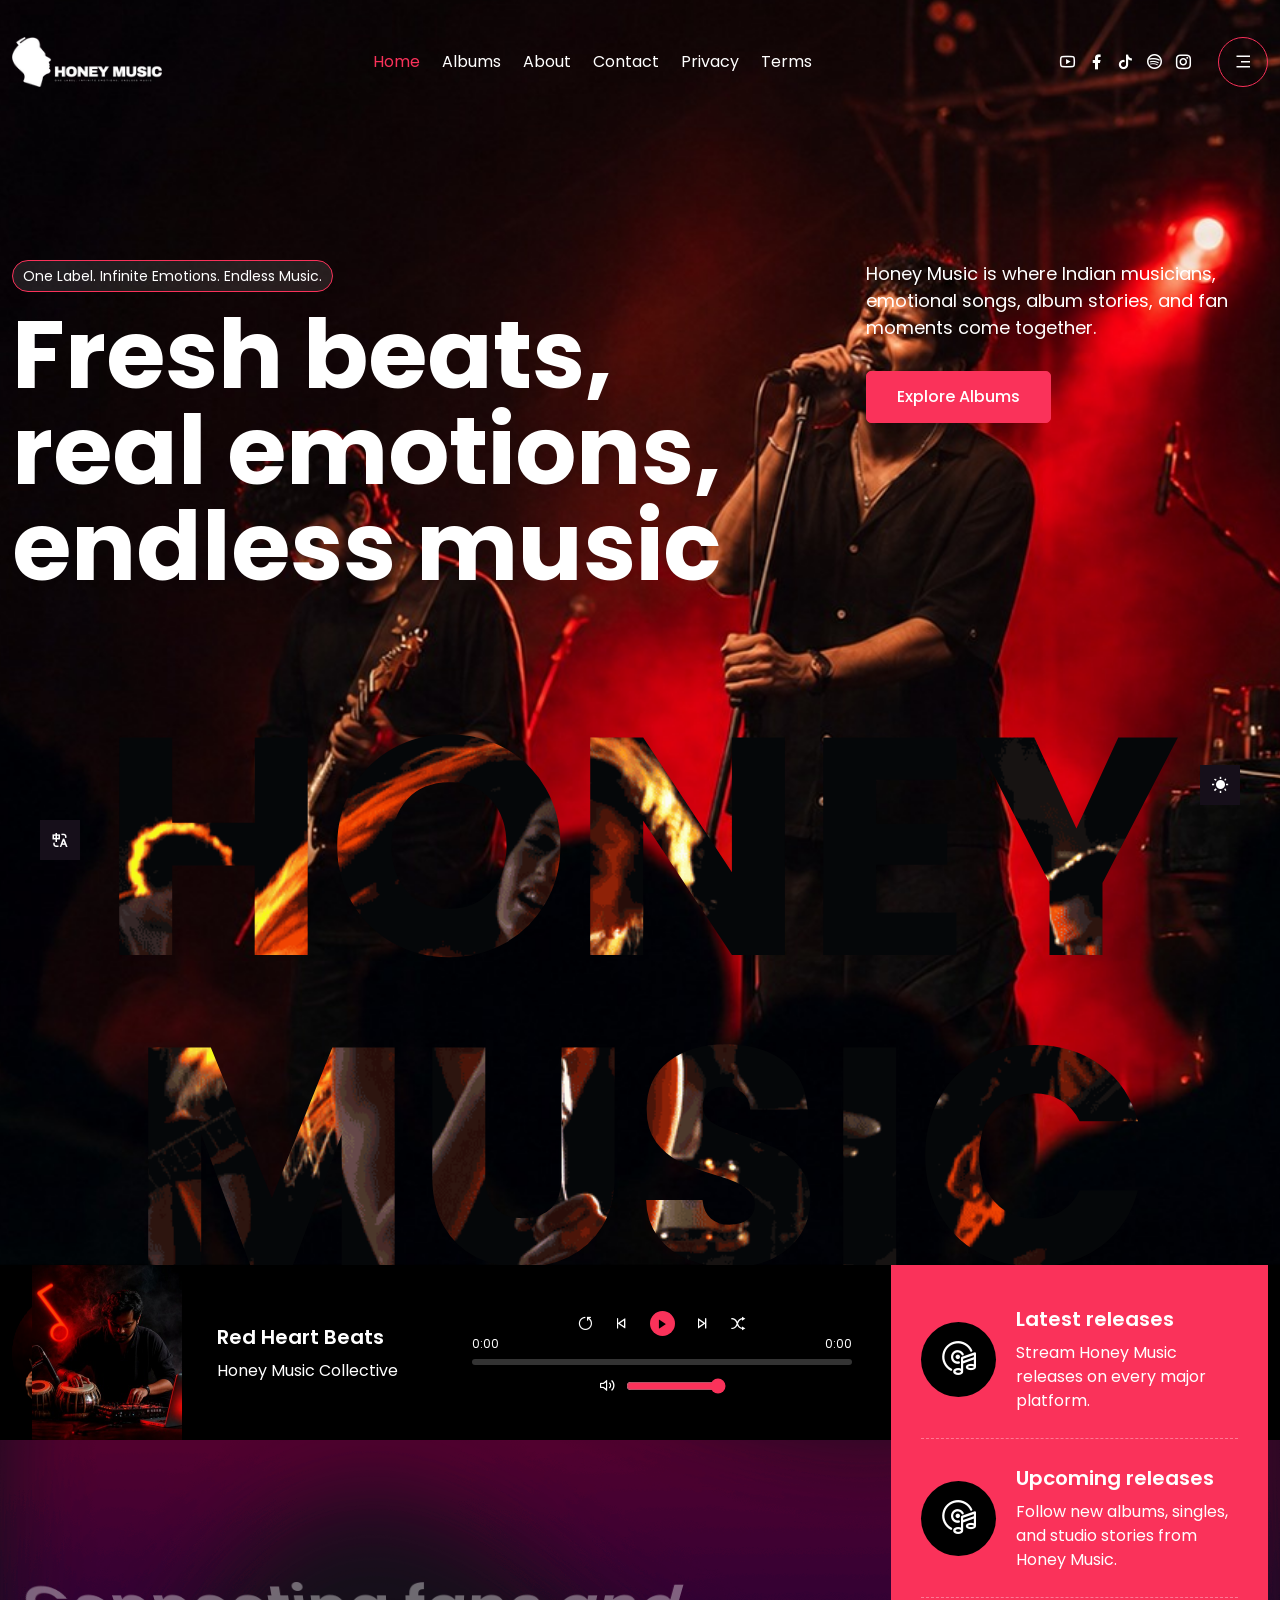
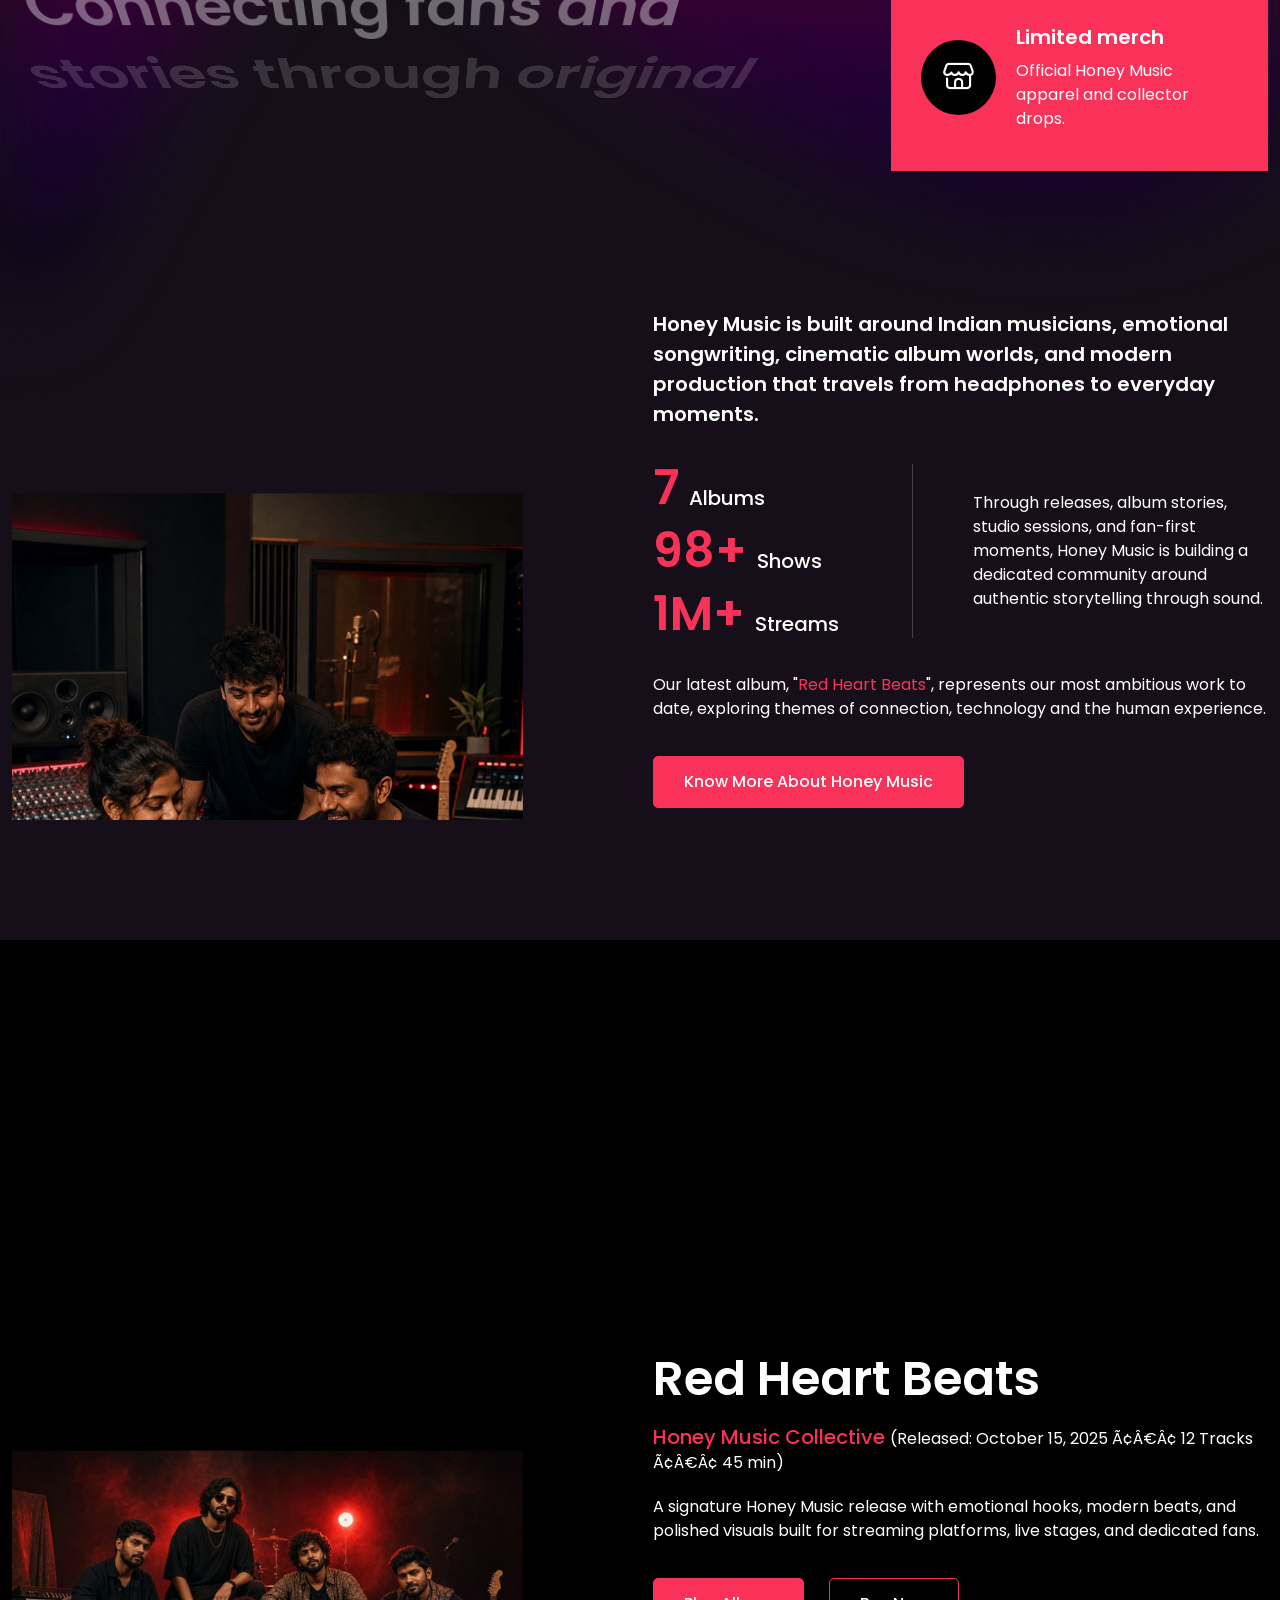
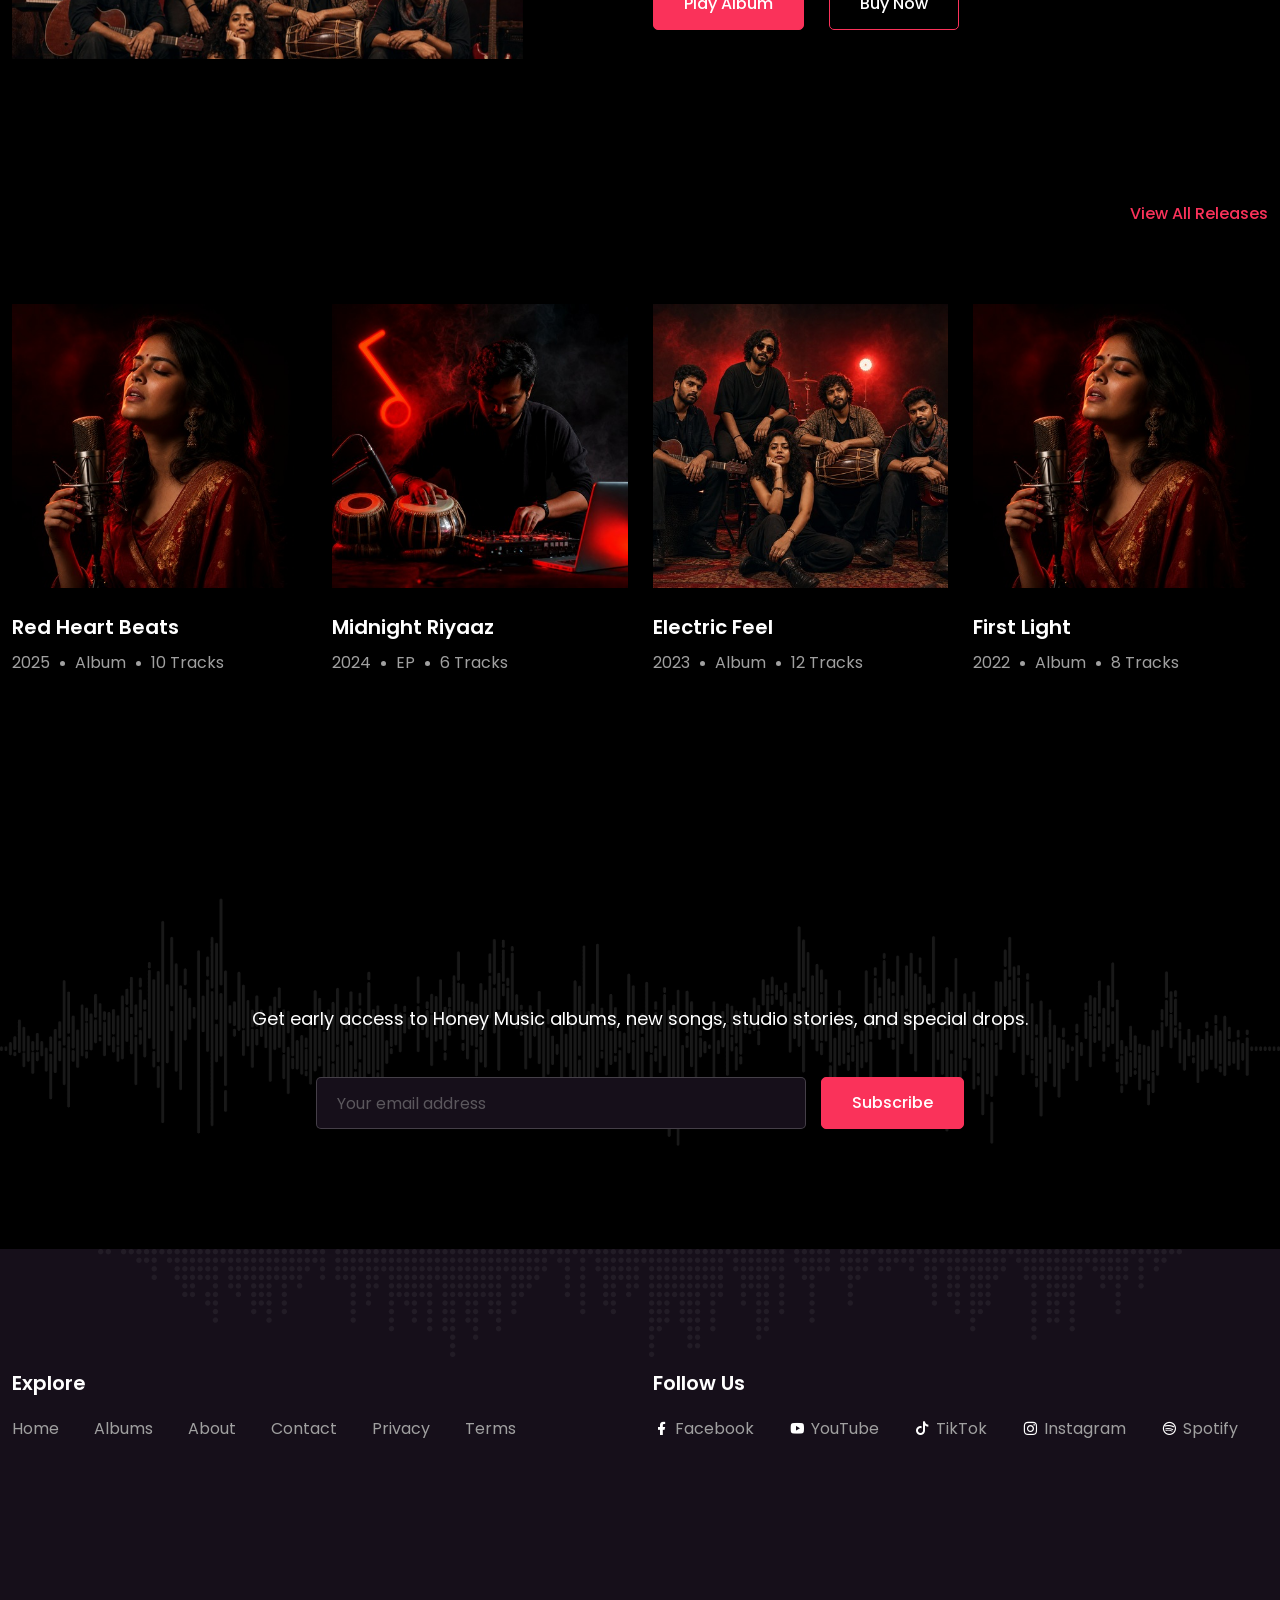
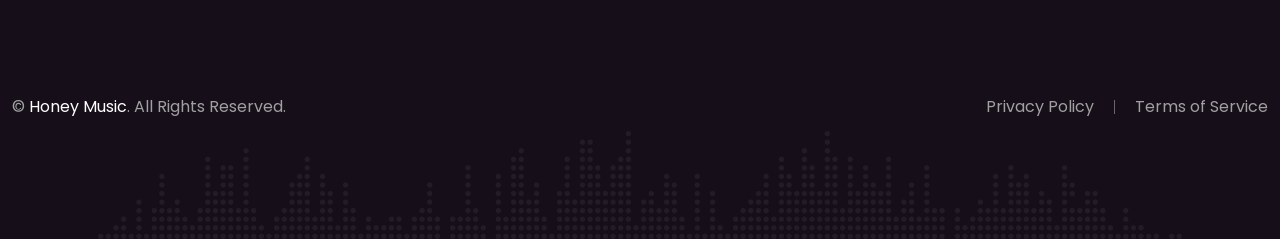
==== index.html @ 9e4ec29f "Initial commit with updated contact details and FAQ" ====
﻿<!DOCTYPE html>

<html dir="ltr">
<head>
<!-- Required meta tags -->
<meta charset="utf-8"/>
<meta content="width=device-width, initial-scale=1.0" name="viewport"/>
<!-- Links Of CSS File -->
<link href="assets/css/remixicon.css" rel="stylesheet"/>
<link href="assets/css/flaticon_musfix.css" rel="stylesheet"/>
<link href="assets/css/swiper-bundle.min.css" rel="stylesheet"/>
<link href="assets/css/scrollCue.css" rel="stylesheet"/>
<link href="assets/css/style.css" rel="stylesheet"/><link href="assets/css/honey-music.css" rel="stylesheet"/>
<!-- Favicon -->
<link href="assets/images/honey-favicon.png" rel="icon" type="image/png"/>
<!-- Title -->
<title>Honey Music - Indian Independent Music Label</title>
<!-- Font Family -->
<link href="https://fonts.googleapis.com" rel="preconnect"/>
<link crossorigin="" href="https://fonts.gstatic.com" rel="preconnect"/>
<link href="assets/css/google-fonts-d1c35d038a.css" rel="stylesheet"/>
<meta content="Honey Music is an Indian independent music label for emotional songs, albums, music stories, and fan connection." name="description"/><meta content="Honey Music, Indian independent music label, albums, songs, music stories, fan connection" name="keywords"/><meta content="Honey Music - Indian Independent Music Label" property="og:title"/><meta content="Honey Music is an Indian independent music label for emotional songs, albums, music stories, and fan connection." property="og:description"/><meta content="website" property="og:type"/><meta content="assets/images/honey-music-logo.png" property="og:image"/><meta content="summary_large_image" name="twitter:card"/><script data-honey-schema="true" type="application/ld+json">{
  "@context": "https://schema.org",
  "@type": "Organization",
  "name": "Honey Music",
  "url": "https://honeymusic.in",
  "logo": "assets/images/honey-music-logo.png",
  "description": "Honey Music is an Indian independent music label for emotional songs, albums, music stories, and fan connection.",
  "email": "hello@honeymusic.com",
  "telephone": "+91 7702 934 002",
  "address": "Hyderabad, Telangana, India",
  "sameAs": [
    "https://facebook.com/honeymusic",
    "https://youtube.com/@honeymusic",
    "https://instagram.com/honeymusic",
    "https://open.spotify.com",
    "https://tiktok.com/@honeymusic"
  ]
}</script></head>
<body>
<!-- Preloader -->
<div class="fixed top-0 left-0 right-0 bottom-0 z-[999] bg-black light:bg-white flex items-center justify-center" id="preloader">
<div class="loader"></div>
</div>
<!-- End Preloader -->
<!-- Navbar -->
<div class="py-[15px] md:py-[25px] lg:py-[5px] xl:py-[30px] fixed top-0 left-0 right-0 z-[4] transition-all duration-300 ease-in-out" id="navbar">
<div class="container lg:!max-w-full xl:!max-w-[1650px]">
<div class="relative flex items-center flex-wrap lg:flex-nowrap justify-between lg:justify-start">
<a class="flex-none inline-block" href="index.html">
<img alt="Honey Music logo" class="honey-logo" src="assets/images/honey-music-logo-white.png"/>
</a>
<div class="flex-none lg:hidden">
<button class="navbar-burger-toggle inline-block leading-none" id="navbarBurgerToggle" type="button">
<span class="h-[3px] w-[30px] my-[5px] block bg-white"></span>
<span class="h-[3px] w-[30px] my-[5px] block bg-white"></span>
<span class="h-[3px] w-[30px] my-[5px] block bg-white"></span>
</button>
</div>
<div class="hidden lg:flex items-center grow basis-full basis-auto gap-[25px] xl:gap-[35px]">
<ul class="navbar-nav flex items-center flex-row gap-[25px] xl:gap-[35px] ltr:ml-auto rtl:mr-auto honey-nav-tight"><li class="nav-item relative"><a class="nav-link active relative py-[20px] block text-white transition-all duration-300 ease-in-out hover:text-primary" href="index.html">Home</a></li><li class="nav-item relative"><a class="nav-link relative py-[20px] block text-white transition-all duration-300 ease-in-out hover:text-primary" href="albums.html">Albums</a></li><li class="nav-item relative"><a class="nav-link relative py-[20px] block text-white transition-all duration-300 ease-in-out hover:text-primary" href="about.html">About</a></li><li class="nav-item relative"><a class="nav-link relative py-[20px] block text-white transition-all duration-300 ease-in-out hover:text-primary" href="contact.html">Contact</a></li><li class="nav-item relative"><a class="nav-link relative py-[20px] block text-white transition-all duration-300 ease-in-out hover:text-primary" href="privacy-policy.html">Privacy</a></li><li class="nav-item relative"><a class="nav-link relative py-[20px] block text-white transition-all duration-300 ease-in-out hover:text-primary" href="terms-of-service.html">Terms</a></li></ul>
<div class="flex items-center gap-[20px] xl:gap-[25px]">
<div class="flex items-center gap-[8px] xl:gap-[10px] text-lg leading-none">
<a class="block text-white hover:text-primary transition-all duration-300 ease-in-out" href="#" target="_blank">
<i class="ri-youtube-line"></i>
</a>
<a class="block text-white hover:text-primary transition-all duration-300 ease-in-out" href="#" target="_blank">
<i class="ri-facebook-fill"></i>
</a>
<a class="block text-white hover:text-primary transition-all duration-300 ease-in-out" href="#" target="_blank">
<i class="ri-tiktok-fill"></i>
</a>
<a class="block text-white hover:text-primary transition-all duration-300 ease-in-out" href="#" target="_blank">
<i class="ri-spotify-line"></i>
</a>
<a class="block text-white hover:text-primary transition-all duration-300 ease-in-out" href="#" target="_blank">
<i class="ri-instagram-line"></i>
</a>
</div>
<button class="navbar-burger-toggle flex items-center justify-center rounded-full text-lg w-[50px] h-[50px] text-white border border-primary transition-all duration-300 ease-in-out hover:bg-primary" id="navbarBurgerToggle" type="button">
<i class="ri-menu-3-fill"></i>
</button>
</div>
</div>
</div>
</div>
</div>
<!-- End Navbar -->
<!-- Sidebar Modal -->
<div class="sidebar-modal">
<div class="p-[20px] md:p-[30px] lg:px-[40px] py-[30px] border-b border-white/15 light:border-black/10">
<button class="inline-block w-[40px] h-[40px] flex items-center justify-center rounded-full border border-white/15 light:border-black/15 text-md leading-none text-white light:text-black transition-all duration-300 ease-in-out hover:text-white hover:bg-primary hover:border-primary" type="button">
<i class="flaticon-close"></i>
</button>
</div>
<div class="overflow-y-scroll h-screen scrollbar" data-lenis-prevent="">
<div class="p-[20px] md:p-[30px] lg:px-[40px] py-[30px] border-b border-white/15 light:border-black/10 lg:hidden">
<ul class="sidebar-navbar-nav"><li class="nav-item mb-[20px] last:mb-0"><a class="nav-link active block relative text-white light:text-black transition-all duration-300 ease-in-out hover:text-primary" href="index.html">Home</a></li><li class="nav-item mb-[20px] last:mb-0"><a class="nav-link block relative text-white light:text-black transition-all duration-300 ease-in-out hover:text-primary" href="albums.html">Albums</a></li><li class="nav-item mb-[20px] last:mb-0"><a class="nav-link block relative text-white light:text-black transition-all duration-300 ease-in-out hover:text-primary" href="about.html">About</a></li><li class="nav-item mb-[20px] last:mb-0"><a class="nav-link block relative text-white light:text-black transition-all duration-300 ease-in-out hover:text-primary" href="contact.html">Contact</a></li><li class="nav-item mb-[20px] last:mb-0"><a class="nav-link block relative text-white light:text-black transition-all duration-300 ease-in-out hover:text-primary" href="privacy-policy.html">Privacy</a></li><li class="nav-item mb-[20px] last:mb-0"><a class="nav-link block relative text-white light:text-black transition-all duration-300 ease-in-out hover:text-primary" href="terms-of-service.html">Terms</a></li></ul>
</div>
<div class="p-[20px] md:p-[30px] lg:p-[40px]">
<p>
                        Honey Music is a modern music label and music collective dedicated to powerful, emotion-driven sound, visual storytelling, and unforgettable fan experiences.
                    </p>
<div class="mt-[20px] md:mt-[30px] lg:mt-[40px]"></div>
<h3 class="!font-semibold text-base md:text-lg lg:text-xl mb-[15px] lg:mb-[20px]">
                        Get In Touch
                    </h3>
<ul>
<li class="group flex items-center gap-[15px] mb-[15px] md:mb-[20px] last:mb-0">
<div class="flex items-center justify-center flex-none bg-black light:bg-[#f9f9f9] border border-white/20 light:border-black/10 text-primary w-[51px] h-[51px] rounded-full text-2xl transition-all duration-300 ease-in-out group-hover:bg-primary group-hover:border-primary group-hover:text-white">
<i class="ri-mail-line"></i>
</div>
<div>
<span class="block font-semibold mb-[3px] text-[#a0a0a0] light:text-body">
                                    Email Us
                                </span>
<a class="light:text-black transition-all duration-300 ease-in-out hover:text-primary" href="mailto:hello@honeymusic.com">hello@honeymusic.com</a>
</div>
</li>
<li class="group flex items-center gap-[15px] mb-[15px] md:mb-[20px] last:mb-0">
<div class="flex items-center justify-center flex-none bg-black light:bg-[#f9f9f9] border border-white/20 light:border-black/10 text-primary w-[51px] h-[51px] rounded-full text-2xl transition-all duration-300 ease-in-out group-hover:bg-primary group-hover:border-primary group-hover:text-white">
<i class="ri-phone-line"></i>
</div>
<div>
<span class="block font-semibold mb-[3px] text-[#a0a0a0] light:text-body">
                                    Call Us
                                </span>
<a class="light:text-black transition-all duration-300 ease-in-out hover:text-primary" href="tel:+917702934002">
                                    +91 7702 934 002
                                </a>
</div>
</li>
<li class="group flex items-center gap-[15px] mb-[15px] md:mb-[20px] last:mb-0">
<div class="flex items-center justify-center flex-none bg-black light:bg-[#f9f9f9] border border-white/20 light:border-black/10 text-primary w-[51px] h-[51px] rounded-full text-2xl transition-all duration-300 ease-in-out group-hover:bg-primary group-hover:border-primary group-hover:text-white">
<i class="ri-map-pin-line"></i>
</div>
<div>
<span class="block font-semibold mb-[3px] text-[#a0a0a0] light:text-body">
                                    Visit Us
                                </span>
<a class="light:text-black transition-all duration-300 ease-in-out hover:text-primary" href="#" target="_blank">
                                    Hyderabad, Telangana, India
                                </a>
</div>
</li>
<li class="group flex items-center gap-[15px] mb-[15px] md:mb-[20px] last:mb-0">
<div class="flex items-center justify-center flex-none bg-black light:bg-[#f9f9f9] border border-white/20 light:border-black/10 text-primary w-[51px] h-[51px] rounded-full text-2xl transition-all duration-300 ease-in-out group-hover:bg-primary group-hover:border-primary group-hover:text-white">
<i class="ri-time-line"></i>
</div>
<div>
<span class="block font-semibold mb-[3px] text-[#a0a0a0] light:text-body">
                                    Response Time
                                </span>
<span class="block light:text-black">
                                    Within 24-48 hours
                                </span>
</div>
</li>
</ul>
<div class="mt-[20px] md:mt-[30px] lg:mt-[40px]"></div>
<h3 class="!font-semibold text-base md:text-lg lg:text-xl mb-[15px]">
                        Follow Us
                    </h3>
<ul class="flex items-center flex-wrap gap-[20px] text-lg">
<li>
<a class="flex items-center gap-[5px] leading-none transition-all duration-300 ease-in-out hover:text-primary" href="#">
<i class="ri-youtube-fill"></i>
</a>
</li>
<li>
<a class="flex items-center gap-[5px] leading-none transition-all duration-300 ease-in-out hover:text-primary" href="#">
<i class="ri-facebook-fill"></i>
</a>
</li>
<li>
<a class="flex items-center gap-[5px] leading-none transition-all duration-300 ease-in-out hover:text-primary" href="#">
<i class="ri-tiktok-fill"></i>
</a>
</li>
<li>
<a class="flex items-center gap-[5px] leading-none transition-all duration-300 ease-in-out hover:text-primary" href="#">
<i class="ri-instagram-line"></i>
</a>
</li>
<li>
<a class="flex items-center gap-[5px] leading-none transition-all duration-300 ease-in-out hover:text-primary" href="#">
<i class="ri-spotify-line"></i>
</a>
</li>
<li>
<a class="flex items-center gap-[5px] leading-none transition-all duration-300 ease-in-out hover:text-primary" href="#">
<i class="ri-soundcloud-fill"></i>
</a>
</li>
<li>
<a class="flex items-center gap-[5px] leading-none transition-all duration-300 ease-in-out hover:text-primary" href="#">
<i class="ri-vimeo-fill"></i>
</a>
</li>
</ul>
</div>
</div>
</div>
<div class="backdrop"></div>
<!-- End Sidebar Modal -->
<!-- Banner -->
<div class="pt-[120px] md:pt-[170px] lg:pt-[200px] xl:pt-[260px] 2xl:pt-[270px] bg-cover bg-center bg-no-repeat jarallax" data-jarallax='{"speed": 0.3}' style="background-image: url(assets/images/banners/banner-bg1.jpg);">
<div class="container lg:!max-w-full xl:!max-w-[1650px]">
<div class="grid grid-cols-1 lg:grid-cols-3 gap-[25px]">
<div class="lg:col-span-2 lg:max-w-[650px] xl:max-w-[770px]">
<span class="inline-block text-sm border border-primary bg-white/10 rounded-[50px] py-[5px] px-[10px] text-white mb-[15px]">
                            One Label. Infinite Emotions. Endless Music.
                        </span>
<h1 class="mb-0 !text-white text-4xl md:text-6xl lg:text-7xl xl:text-8xl text_animation">Fresh beats, real emotions, endless music</h1>
</div>
<div class="lg:col-span-1 xl:max-w-[465px] ltr:lg:ml-auto rtl:lg:mr-auto">
<p class="md:text-base lg:text-lg text-white">
                            Honey Music is where Indian musicians, emotional songs, album stories, and fan moments come together.
                        </p>
<a class="primary-btn mt-[10px] md:mt-[15px]" href="albums.html">Explore Albums</a>
</div>
</div>
<div class="text-center leading-none overflow-hidden mt-[40px] xl:mt-[50px]">
<h1 class="text-7xl sm:text-9xl md:text-[180px] lg:text-[260px] xl:text-[310px] 2xl:text-[360px] leading-none uppercase text-transparent bg-cover bg-center bg-no-repeat bg-clip-text [-webkit-background-clip:text] [-webkit-text-fill-color:transparent] relative top-[11px] sm:top-[20px] md:top-[27px] lg:top-[39px] xl:top-[47px] 2xl:top-[54px]" style="background-image: url(assets/images/banners/banner.gif);">Honey Music</h1>
</div>
</div>
</div>
<!-- End Banner -->
<!-- Music -->
<div class="bg-black text-white py-[60px] md:py-0">
<div class="container lg:!max-w-full xl:!max-w-[1650px]">
<div class="md:flex items-center gap-[25px] xl:gap-[50px] 2xl:gap-[100px] relative z-[1] ltr:lg:pl-[20px] rtl:lg:pr-[20px]">
<div class="flex items-center gap-[25px] md:gap-[30px] lg:gap-[35px]">
<img alt="drums-sticks" class="w-[100px] md:w-[120px] lg:w-[150px]" src="assets/images/banners/drums-sticks.jpg"/>
<div class="w-[205px]">
<h3 class="track-title text-lg md:text-xl !font-semibold !text-white mb-[8px]">Red Heart Beats</h3>
<span class="block">
                                Honey Music Collective
                            </span>
</div>
</div>
<div class="player md:w-[315px] lg:w-[450px] xl:w-[380px] 2xl:w-[450px] mt-[25px] md:mt-0" data-titles="Red Heart Beats,Midnight Riyaaz,Monsoon Groove" data-tracks="assets/images/audios/audio1.mp3,assets/images/audios/audio2.mp3,assets/images/audios/audio3.mp3">
<audio src="assets/images/audios/audio1.mp3"></audio>
<div class="flex items-center justify-between mx-auto max-w-[170px]">
<button class="restartBtn transition-all duration-300 ease-in-out hover:text-primary" type="button">
<i class="ri-reset-left-line"></i>
</button>
<button class="rewindBtn transition-all duration-300 ease-in-out hover:text-primary" type="button">
<i class="ri-skip-back-line"></i>
</button>
<button class="playPauseBtn h-[25px] w-[25px] flex items-center justify-center rounded-full bg-primary text-black text-sm">
<span class="playPauseIcon ri-play-fill"></span>
</button>
<button class="fastForwardBtn transition-all duration-300 ease-in-out hover:text-primary" type="button">
<i class="ri-skip-forward-line"></i>
</button>
<button class="loopBtn transition-all duration-300 ease-in-out hover:text-primary" type="button">
<i class="ri-shuffle-line"></i>
</button>
</div>
<div class="flex items-center justify-between mb-[7px]">
<span class="current-time text-xs flex-none">
                                0:00
                            </span>
<span class="duration text-xs ltr:text-right rtl:text-left flex-none">
                                0:00
                            </span>
</div>
<div class="progress relative h-[6px] rounded-full bg-white/20 cursor-pointer overflow-hidden">
<div class="progress-bar absolute inset-y-0 left-0 w-0 rounded-full bg-primary"></div>
</div>
</div>
<img alt="cd" class="absolute ltr:left-0 rtl:right-0 ltr:2xl:-left-[35px] rtl:2xl:-right-[35px] top-1/2 -translate-y-1/2 -z-[1] !hidden lg:!inline" src="assets/images/banners/cd.png"/>
</div>
</div>
</div>
<!-- End Music -->
<!-- About -->
<div class="py-[60px] md:py-[80px] lg:py-[100px] xl:py-[120px] bg-navy-black light:bg-white relative z-[1]">
<div class="container">
<div class="mb-[25px] xl:mb-[55px] grid grid-cols-1 xl:grid-cols-3 gap-[25px]">
<div class="xl:col-span-1 xl:order-2">
<div class="bg-primary text-white px-[20px] md:px-[30px] py-[30px] md:py-[40px] relative xl:-top-[295px] xl:-mb-[295px] ltr:xl:ml-[25px] rtl:xl:mr-[25px]" data-cue="slideInUp">
<div class="flex items-center gap-[15px] md:gap-[20px] border-b border-dashed border-white/35 last:border-b-0 py-[20px] md:py-[25px] first:pt-0 last:pb-0">
<div class="flex items-center justify-center w-[75px] h-[75px] rounded-full bg-black flex-none text-4xl">
<i class="flaticon-music-album relative top-[3px]"></i>
</div>
<div>
<h3 class="text-lg md:text-xl !font-semibold !text-white mb-[8px]">
                                        Latest releases
                                    </h3>
<p>
                                        Stream Honey Music releases on every major platform.
                                    </p>
</div>
</div>
<div class="flex items-center gap-[15px] md:gap-[20px] border-b border-dashed border-white/35 last:border-b-0 py-[20px] md:py-[25px] first:pt-0 last:pb-0">
<div class="flex items-center justify-center w-[75px] h-[75px] rounded-full bg-black flex-none text-4xl">
<i class="flaticon-music-album relative top-[3px]"></i>
</div>
<div>
<h3 class="text-lg md:text-xl !font-semibold !text-white mb-[8px]">
                                        Upcoming releases
                                    </h3>
<p>
                                        Follow new albums, singles, and studio stories from Honey Music.
                                    </p>
</div>
</div>
<div class="flex items-center gap-[15px] md:gap-[20px] border-b border-dashed border-white/35 last:border-b-0 py-[20px] md:py-[25px] first:pt-0 last:pb-0">
<div class="flex items-center justify-center w-[75px] h-[75px] rounded-full bg-black flex-none text-4xl">
<i class="flaticon-store relative top-[3px]"></i>
</div>
<div>
<h3 class="text-lg md:text-xl !font-semibold !text-white mb-[8px]">
                                        Limited merch
                                    </h3>
<p>
                                        Official Honey Music apparel and collector drops.
                                    </p>
</div>
</div>
</div>
</div>
<div class="xl:col-span-2 xl:order-1">
<h2 class="mb-0 !font-semibold text-3xl md:text-5xl lg:text-6xl xl:text-[64px] leading-[1.1] text_animation">
                            Connecting fans and stories through original albums, songs, and Indian music culture
                        </h2>
</div>
</div>
<div class="grid grid-cols-1 lg:grid-cols-2 gap-[25px] items-center">
<div class="ltr:xl:mr-[105px] rtl:xl:ml-[105px]">
<img alt="about-image" class="ukiyo !object-contain" src="assets/images/about.jpg"/>
</div>
<div>
<p class="text-base md:text-lg xl:text-xl font-semibold">
                            Honey Music is built around Indian musicians, emotional songwriting, cinematic album worlds, and modern production that travels from headphones to everyday moments.
                        </p>
<div class="grid grid-cols-1 md:grid-cols-2 items-center gap-[25px] my-[25px] md:my-[35px]">
<div class="ltr:xl:mr-[35px] rtl:xl:ml-[35px] ltr:md:border-r rtl:md:border-l border-white/20 light:border-black/20">
<div class="leading-none mb-[15px] last:mb-0 flex items-end gap-[10px]">
<span class="text-primary font-semibold text-4xl md:text-5xl">
<span class="counter">
                                            15
                                        </span>
</span>
<span class="text-base md:text-lg xl:text-xl font-medium">
                                        Albums
                                    </span>
</div>
<div class="leading-none mb-[15px] last:mb-0 flex items-end gap-[10px]">
<span class="text-primary font-semibold text-4xl md:text-5xl">
<span class="counter">200</span>+
                                    </span>
<span class="text-base md:text-lg xl:text-xl font-medium">
                                        Shows
                                    </span>
</div>
<div class="leading-none mb-[15px] last:mb-0 flex items-end gap-[10px]">
<span class="text-primary font-semibold text-4xl md:text-5xl">
<span class="counter">4</span>M+
                                    </span>
<span class="text-base md:text-lg xl:text-xl font-medium">
                                        Streams
                                    </span>
</div>
</div>
<div>
<p>
                                    Through releases, album stories, studio sessions, and fan-first moments, Honey Music is building a dedicated community around authentic storytelling through sound.
                                </p>
</div>
</div>
<p>
                            Our latest album, "<span class="text-primary">Red Heart Beats</span>", represents our most ambitious work to date, exploring themes of connection, technology and the human experience.
                        </p>
<a class="primary-btn hover:!bg-black mt-[10px] md:mt-[20px]" href="about.html">
                            Know More About Honey Music
                        </a>
</div>
</div>
</div>
<div class="absolute top-0 left-0 right-0 -z-[1] text-center mx-auto light:opacity-10">
<img alt="shape1" class="w-full" src="assets/images/shapes/shape1.png"/>
</div>
</div>
<!-- End About --><div class="py-[60px] md:py-[80px] lg:py-[100px] xl:py-[120px] relative z-[1] text-white bg-cover bg-center bg-no-repeat jarallax" data-jarallax='{"speed": 0.3}' style="background-image: url(assets/images/bg-images/bg-image1.jpg);">
<div class="container">
<h2 class="mb-[25px] md:mb-[35px] lg:mb-[45px] xl:mb-[55px] !text-white !font-semibold text-3xl md:text-5xl lg:text-6xl xl:text-[64px] leading-[1.1] xl:max-w-[1110px] text_animation">
                    Dive into our musical archive, featuring every beat, melody, and story we've created
                </h2>
<div class="grid grid-cols-1 lg:grid-cols-2 gap-[25px] items-center">
<div class="ltr:xl:mr-[105px] rtl:xl:ml-[105px]">
<img alt="discography-image" class="ukiyo !object-contain" src="assets/images/discography/discography1.jpg"/>
</div>
<div>
<h3 class="!text-white !font-semibold text-2xl md:text-4xl xl:text-5xl mb-[15px] lg:mb-[20px]">
                            Red Heart Beats
                        </h3>
<p class="md:!mb-[20px] last:!mb-0">
<span class="font-medium text-base md:text-lg lg:text-xl text-primary">
                                Honey Music Collective
                            </span>
                            (Released: October 15, 2025 Ã¢Â€Â¢ 12 Tracks Ã¢Â€Â¢ 45 min)
                        </p>
<p>
                            A signature Honey Music release with emotional hooks, modern beats, and polished visuals built for streaming platforms, live stages, and dedicated fans.
                        </p>
<div class="flex items-center flex-wrap gap-[20px] md:gap-[25px] mt-[25px] md:mt-[30px] lg:mt-[35px]">
<a class="primary-btn" href="albums.html">
                                Play Album
                            </a>
<a class="primary-btn with-border" href="albums.html">
                                Buy Now
                            </a>
</div>
</div>
</div>
<div class="py-[30px] md:py-[40px] lg:py-[50px] xl:py-[60px]"></div>
<div class="mb-[25px] md:mb-[35px] lg:mb-[45px] xl:mb-[55px] sm:flex items-center justify-between">
<h2 class="mb-0 !text-white !font-semibold text-3xl md:text-5xl lg:text-6xl xl:text-[64px] leading-[1.1] text_animation">
                        Albums
                    </h2>
<a class="mt-[15px] sm:mt-0 inline-block font-medium transition-all duration-300 ease-in-out text-primary hover:text-white" href="albums.html">
                        View All Releases
                    </a>
</div>
<div class="grid grid-cols-1 sm:grid-cols-2 lg:grid-cols-4 gap-[25px]" data-cues="slideInUp" data-group="discographyContent">
<div class="group">
<a class="block mb-[20px] md:mb-[25px] overflow-hidden" href="albums.html">
<img alt="discography-image" class="transition-all duration-300 ease-in-out group-hover:scale-110" src="assets/images/discography/discography2.jpg"/>
</a>
<h3 class="!text-white !font-semibold text-lg md:text-xl mb-[10px]">
<a class="transition-all duration-300 ease-in-out hover:text-primary" href="albums.html">
                                Red Heart Beats
                            </a>
</h3>
<ul class="flex items-center flex-wrap gap-[10px] text-[#a0a0a0]">
<li class="last:hidden">
                                2025
                            </li>
<li class="last:hidden">
<div class="w-[5px] h-[5px] rounded-full bg-[#a0a0a0]"></div>
</li>
<li class="last:hidden">
<a class="transition-all duration-300 ease-in-out hover:text-primary" href="#">
                                    Album
                                </a>
</li>
<li class="last:hidden">
<div class="w-[5px] h-[5px] rounded-full bg-[#a0a0a0]"></div>
</li>
<li class="last:hidden">
<a class="transition-all duration-300 ease-in-out hover:text-primary" href="#">
                                    10 Tracks
                                </a>
</li>
<li class="last:hidden">
<div class="w-[5px] h-[5px] rounded-full bg-[#a0a0a0]"></div>
</li>
</ul>
</div>
<div class="group">
<a class="block mb-[20px] md:mb-[25px] overflow-hidden" href="albums.html">
<img alt="discography-image" class="transition-all duration-300 ease-in-out group-hover:scale-110" src="assets/images/discography/discography3.jpg"/>
</a>
<h3 class="!text-white !font-semibold text-lg md:text-xl mb-[10px]">
<a class="transition-all duration-300 ease-in-out hover:text-primary" href="albums.html">
                                Midnight Riyaaz
                            </a>
</h3>
<ul class="flex items-center flex-wrap gap-[10px] text-[#a0a0a0]">
<li class="last:hidden">
                                2024
                            </li>
<li class="last:hidden">
<div class="w-[5px] h-[5px] rounded-full bg-[#a0a0a0]"></div>
</li>
<li class="last:hidden">
<a class="transition-all duration-300 ease-in-out hover:text-primary" href="#">
                                    EP
                                </a>
</li>
<li class="last:hidden">
<div class="w-[5px] h-[5px] rounded-full bg-[#a0a0a0]"></div>
</li>
<li class="last:hidden">
<a class="transition-all duration-300 ease-in-out hover:text-primary" href="#">
                                    6 Tracks
                                </a>
</li>
<li class="last:hidden">
<div class="w-[5px] h-[5px] rounded-full bg-[#a0a0a0]"></div>
</li>
</ul>
</div>
<div class="group">
<a class="block mb-[20px] md:mb-[25px] overflow-hidden" href="albums.html">
<img alt="discography-image" class="transition-all duration-300 ease-in-out group-hover:scale-110" src="assets/images/discography/discography4.jpg"/>
</a>
<h3 class="!text-white !font-semibold text-lg md:text-xl mb-[10px]">
<a class="transition-all duration-300 ease-in-out hover:text-primary" href="albums.html">
                                Electric Feel
                            </a>
</h3>
<ul class="flex items-center flex-wrap gap-[10px] text-[#a0a0a0]">
<li class="last:hidden">
                                2023
                            </li>
<li class="last:hidden">
<div class="w-[5px] h-[5px] rounded-full bg-[#a0a0a0]"></div>
</li>
<li class="last:hidden">
<a class="transition-all duration-300 ease-in-out hover:text-primary" href="#">
                                    Album
                                </a>
</li>
<li class="last:hidden">
<div class="w-[5px] h-[5px] rounded-full bg-[#a0a0a0]"></div>
</li>
<li class="last:hidden">
<a class="transition-all duration-300 ease-in-out hover:text-primary" href="#">
                                    12 Tracks
                                </a>
</li>
<li class="last:hidden">
<div class="w-[5px] h-[5px] rounded-full bg-[#a0a0a0]"></div>
</li>
</ul>
</div>
<div class="group">
<a class="block mb-[20px] md:mb-[25px] overflow-hidden" href="albums.html">
<img alt="discography-image" class="transition-all duration-300 ease-in-out group-hover:scale-110" src="assets/images/discography/discography5.jpg"/>
</a>
<h3 class="!text-white !font-semibold text-lg md:text-xl mb-[10px]">
<a class="transition-all duration-300 ease-in-out hover:text-primary" href="albums.html">
                                First Light
                            </a>
</h3>
<ul class="flex items-center flex-wrap gap-[10px] text-[#a0a0a0]">
<li class="last:hidden">
                                2022
                            </li>
<li class="last:hidden">
<div class="w-[5px] h-[5px] rounded-full bg-[#a0a0a0]"></div>
</li>
<li class="last:hidden">
<a class="transition-all duration-300 ease-in-out hover:text-primary" href="#">
                                    Album
                                </a>
</li>
<li class="last:hidden">
<div class="w-[5px] h-[5px] rounded-full bg-[#a0a0a0]"></div>
</li>
<li class="last:hidden">
<a class="transition-all duration-300 ease-in-out hover:text-primary" href="#">
                                    8 Tracks
                                </a>
</li>
<li class="last:hidden">
<div class="w-[5px] h-[5px] rounded-full bg-[#a0a0a0]"></div>
</li>
</ul>
</div>
</div>
</div>
<div class="absolute top-0 left-0 right-0 bottom-0 -z-[1] bg-black/85"></div>
</div><!-- Subscribe -->
<div class="py-[60px] md:py-[80px] lg:py-[100px] xl:py-[120px] relative z-[1] text-center">
<div class="container">
<h2 class="mb-[15px] md:mb-[20px] !font-semibold text-3xl md:text-5xl lg:text-6xl xl:text-[64px] leading-[1.1] text_animation">
                    Stay updated on new albums
                </h2>
<p class="md:text-base lg:text-lg">
                    Get early access to Honey Music albums, new songs, studio stories, and special drops.
                </p>
<form action="#" class="mt-[25px] md:mt-[30px] lg:mt-[40px] xl:mt-[45px] mx-auto md:max-w-[648px] md:flex items-center gap-[15px]">
<input class="form-input md:!h-[52px] rounded-[5px] !border-white/20 light:!border-black/20 focus:!border-primary" placeholder="Your email address" type="text"/>
<button class="primary-btn !py-[12px] md:!py-[13px] mt-[15px] md:mt-0 flex-none" type="submit">
                        Subscribe
                    </button>
</form>
</div>
<div class="absolute top-1/2 -translate-y-1/2 left-0 right-0 -z-[1] text-center mx-auto light:opacity-30 light:invert">
<img alt="shape3" class="w-full" src="assets/images/shapes/shape3.png"/>
</div>
</div>
<!-- End Subscribe -->
<!-- Footer -->
<footer class="bg-navy-black text-white py-[60px] md:py-[80px] lg:py-[100px] xl:py-[120px] relative z-[1]">
<div class="container">
<div class="grid grid-cols-1 lg:grid-cols-2 gap-[25px]">
<div>
<h3 class="!text-white !font-semibold text-base md:text-lg lg:text-xl mb-[15px] md:mb-[20px]">
                            Explore
                        </h3>
<ul class="flex items-center flex-wrap gap-x-[20px] gap-y-[12px] md:gap-x-[25px] xl:gap-[35px]"><li><a class="text-[#a0a0a0] transition-all duration-300 ease-in-out hover:text-primary" href="index.html">Home</a></li><li><a class="text-[#a0a0a0] transition-all duration-300 ease-in-out hover:text-primary" href="albums.html">Albums</a></li><li><a class="text-[#a0a0a0] transition-all duration-300 ease-in-out hover:text-primary" href="about.html">About</a></li><li><a class="text-[#a0a0a0] transition-all duration-300 ease-in-out hover:text-primary" href="contact.html">Contact</a></li><li><a class="text-[#a0a0a0] transition-all duration-300 ease-in-out hover:text-primary" href="privacy-policy.html">Privacy</a></li><li><a class="text-[#a0a0a0] transition-all duration-300 ease-in-out hover:text-primary" href="terms-of-service.html">Terms</a></li></ul>
</div>
<div>
<h3 class="!text-white !font-semibold text-base md:text-lg lg:text-xl mb-[15px] md:mb-[20px]">
                            Follow Us
                        </h3>
<ul class="flex items-center flex-wrap gap-x-[20px] gap-y-[12px] md:gap-x-[25px] xl:gap-[35px]"><li><a class="flex items-center gap-[5px] text-[#a0a0a0] transition-all duration-300 ease-in-out hover:text-primary" href="https://facebook.com/honeymusic"><i class="ri-facebook-fill text-white relative -top-px"></i> Facebook</a></li><li><a class="flex items-center gap-[5px] text-[#a0a0a0] transition-all duration-300 ease-in-out hover:text-primary" href="https://youtube.com/@honeymusic"><i class="ri-youtube-fill text-white relative -top-px"></i> YouTube</a></li><li><a class="flex items-center gap-[5px] text-[#a0a0a0] transition-all duration-300 ease-in-out hover:text-primary" href="https://tiktok.com/@honeymusic"><i class="ri-tiktok-fill text-white relative -top-px"></i> TikTok</a></li><li><a class="flex items-center gap-[5px] text-[#a0a0a0] transition-all duration-300 ease-in-out hover:text-primary" href="https://instagram.com/honeymusic"><i class="ri-instagram-line text-white relative -top-px"></i> Instagram</a></li><li><a class="flex items-center gap-[5px] text-[#a0a0a0] transition-all duration-300 ease-in-out hover:text-primary" href="https://open.spotify.com"><i class="ri-spotify-line text-white relative -top-px"></i> Spotify</a></li></ul>
</div>
</div>
<div class="py-[15px] md:py-[20px]"></div>
<a class="block text-center text_animation" href="index.html">
<img alt="honey music" class="honey-logo" src="assets/images/honey-music-logo-white.png"/>
</a>
<div class="py-[15px] md:py-[20px]"></div>
<div class="text-center ltr:md:text-left rtl:md:text-right grid grid-cols-1 md:grid-cols-2 gap-[15px] md:gap-[25px] items-center">
<p class="text-[#a0a0a0] !mb-0">© <span class="text-white">Honey Music</span>. All Rights Reserved.</p>
<ul class="flex items-center justify-center md:justify-end flex-wrap gap-[10px] md:gap-[15px] lg:gap-[20px]">
<li>
<a class="text-[#a0a0a0] transition-all duration-300 ease-in-out hover:text-primary" href="privacy-policy.html">
                                Privacy Policy
                            </a>
</li>
<li>
<div class="w-px h-[14px] bg-[#a0a0a0] opacity-60"></div>
</li>
<li>
<a class="text-[#a0a0a0] transition-all duration-300 ease-in-out hover:text-primary" href="terms-of-service.html">
                                Terms of Service
                            </a>
</li>
</ul>
</div>
</div>
<div class="absolute top-0 left-0 right-0 -z-[1] text-center mx-auto -scale-100 invert opacity-5">
<img alt="shape6" src="assets/images/shapes/shape6.png"/>
</div>
<div class="absolute bottom-0 left-0 right-0 -z-[1] text-center mx-auto invert opacity-5">
<img alt="shape6" src="assets/images/shapes/shape6.png"/>
</div>
</footer>
<!-- End Footer -->
<!-- Back To Top -->
<button id="backToTopBtn" type="button">
<i class="flaticon-up-arrow"></i>
</button>
<!-- End Back To Top -->
<!-- Light/Dark Mode -->
<button id="lightDarkToggle" type="button">
<i class="ri-moon-fill"></i>
</button>
<!-- End Light/Dark Mode -->
<!-- LTR/RTL Mode -->
<button id="ltrRtlToggle" type="button">
<i class="ri-translate"></i>
</button>
<!-- End LTR/RTL Mode -->
<!-- Links Of JS File -->
<script data-cfasync="false" src="cdn-cgi/scripts/5c5dd728/cloudflare-static/email-decode.min.js"></script><script src="assets/js/swiper-bundle.min.js"></script>
<script src="assets/js/parallax.min.js"></script>
<script src="assets/js/gsap.min.js"></script>
<script src="assets/js/ScrollTrigger.min.js"></script>
<script src="assets/js/SplitText.min.js"></script>
<script src="assets/js/scrollCue.min.js"></script>
<script src="assets/js/ukiyo.min.js"></script>
<script src="assets/js/lenis.js"></script>
<script src="assets/js/fslightbox.js"></script>
<script src="assets/js/gsap-custom.js"></script>
<script src="assets/js/custom.js"></script><script src="assets/js/honey-dynamic.js"></script>
</body>
</html>
---- assets/css/scrollCue.css ----
/**-----------------------
scrollCue.js - ver.2.0.0
URL : https://prjct-samwest.github.io/scrollCue/
created by SamWest.
Copyright (c) 2020 SamWest.
This plugin is released under the MIT License.
-----------------------**/
[data-cue=bounceInDown],[data-cue=bounceInLeft],[data-cue=bounceInRight],[data-cue=bounceInUp],[data-cue=bounceIn],[data-cue=fadeIn],[data-cue=rotateIn],[data-cue=slideInDown],[data-cue=slideInLeft],[data-cue=slideInRight],[data-cue=slideInUp],[data-cue=zoomIn],[data-cue=zoomOut],[data-cues=bounceInDown]>*,[data-cues=bounceInLeft]>*,[data-cues=bounceInRight]>*,[data-cues=bounceInUp]>*,[data-cues=bounceIn]>*,[data-cues=fadeIn]>*,[data-cues=rotateIn]>*,[data-cues=slideInDown]>*,[data-cues=slideInLeft]>*,[data-cues=slideInRight]>*,[data-cues=slideInUp]>*,[data-cues=zoomIn]>*,[data-cues=zoomOut]>*{opacity:0}@keyframes fadeIn{from{opacity:0}to{opacity:1}}@keyframes slideInLeft{from{opacity:0;transform:translateX(-30px)}to{opacity:1;transform:translateX(0)}}@keyframes slideInRight{from{opacity:0;transform:translateX(30px)}to{opacity:1;transform:translateX(0)}}@keyframes slideInDown{from{opacity:0;transform:translateY(-30px)}to{opacity:1;transform:translateY(0)}}@keyframes slideInUp{from{opacity:0;transform:translateY(30px)}to{opacity:1;transform:translateY(0)}}@keyframes zoomIn{from{opacity:0;transform:scale(.8)}to{opacity:1;transform:scale(1)}}@keyframes zoomOut{from{opacity:0;transform:scale(1.2)}to{opacity:1;transform:scale(1)}}@keyframes rotateIn{from{opacity:0;transform:rotateZ(-15deg)}to{opacity:1;transform:rotateZ(0)}}@keyframes bounceIn{0%{transform:scale3d(.3,.3,.3)}20%{transform:scale3d(1.1,1.1,1.1)}40%{transform:scale3d(.9,.9,.9)}60%{opacity:1;transform:scale3d(1.03,1.03,1.03)}80%{transform:scale3d(.97,.97,.97)}100%{opacity:1;transform:scale3d(1,1,1)}}@keyframes bounceInLeft{60%,75%,90%,from,to{animation-timing-function:cubic-bezier(0.215,0.61,0.355,1)}0%{opacity:0;transform:translate3d(-3000px,0,0)}60%{opacity:1;transform:translate3d(25px,0,0)}75%{transform:translate3d(-10px,0,0)}90%{transform:translate3d(5px,0,0)}to{opacity:1;transform:translate3d(0,0,0)}}@keyframes bounceInRight{60%,75%,90%,from,to{animation-timing-function:cubic-bezier(0.215,0.61,0.355,1)}from{opacity:0;transform:translate3d(3000px,0,0)}60%{opacity:1;transform:translate3d(-25px,0,0)}75%{transform:translate3d(10px,0,0)}90%{transform:translate3d(-5px,0,0)}to{opacity:1;transform:translate3d(0,0,0)}}@keyframes bounceInDown{60%,75%,90%,from,to{animation-timing-function:cubic-bezier(0.215,0.61,0.355,1)}0%{opacity:0;transform:translate3d(0,-3000px,0)}60%{opacity:1;transform:translate3d(0,25px,0)}75%{transform:translate3d(0,-10px,0)}90%{transform:translate3d(0,5px,0)}to{opacity:1;transform:translate3d(0,0,0)}}@keyframes bounceInUp{60%,75%,90%,from,to{animation-timing-function:cubic-bezier(0.215,0.61,0.355,1)}from{opacity:0;transform:translate3d(0,3000px,0)}60%{opacity:1;transform:translate3d(0,-20px,0)}75%{transform:translate3d(0,10px,0)}90%{transform:translate3d(0,-5px,0)}to{opacity:1;transform:translate3d(0,0,0)}}[data-cue=flipInX],[data-cue=flipInY],[data-cues=flipInX]>*,[data-cues=flipInY]>*{opacity:0;backface-visibility:visible}@keyframes flipInX{from{transform:perspective(400px) rotate3d(1,0,0,90deg);animation-timing-function:ease-in;opacity:0}40%{transform:perspective(400px) rotate3d(1,0,0,-20deg);animation-timing-function:ease-in}60%{transform:perspective(400px) rotate3d(1,0,0,10deg);opacity:1}80%{transform:perspective(400px) rotate3d(1,0,0,-5deg)}to{opacity:1;transform:perspective(400px)}}@keyframes flipInY{from{transform:perspective(400px) rotate3d(0,1,0,90deg);animation-timing-function:ease-in;opacity:0}40%{transform:perspective(400px) rotate3d(0,1,0,-20deg);animation-timing-function:ease-in}60%{transform:perspective(400px) rotate3d(0,1,0,10deg);opacity:1}80%{transform:perspective(400px) rotate3d(0,1,0,-5deg)}to{opacity:1;transform:perspective(400px)}}
---- assets/css/honey-music.css ----
:root {
    --honey-red: #ff1616;
    --honey-charcoal: #121014;
}

.honey-logo {
    width: auto;
    height: 50px;
    max-width: 190px;
    object-fit: contain;
}

footer a.text_animation .honey-logo {
    width: min(520px, 82vw);
    height: auto;
    max-width: 100%;
}

#navbar.navbar-sticky .honey-logo {
    height: 44px;
}

#navbar .honey-nav-tight {
    gap: 16px !important;
    margin-left: auto !important;
    margin-right: auto !important;
}

#navbar .honey-nav-tight .nav-link {
    white-space: nowrap;
}

@media (min-width: 1280px) {
    #navbar .honey-nav-tight {
        gap: 22px !important;
    }
}

@media (min-width: 1536px) {
    #navbar .honey-nav-tight {
        gap: 28px !important;
    }
}

@media (max-width: 767px) {
    .honey-logo {
        height: 42px;
        max-width: 165px;
    }
}

.player.is-playing {
    filter: drop-shadow(0 0 18px rgba(255, 22, 22, 0.24));
}

.player.is-playing .playPauseBtn {
    animation: honeyPlayerPulse 1.25s ease-in-out infinite;
}

@keyframes honeyPlayerPulse {
    0%, 100% {
        box-shadow: 0 0 0 0 rgba(255, 22, 22, 0.46);
    }
    50% {
        box-shadow: 0 0 0 9px rgba(255, 22, 22, 0);
    }
}

.honey-volume-control {
    display: flex;
    align-items: center;
    justify-content: center;
    gap: 10px;
    margin-top: 12px;
    color: currentColor;
}

.honey-volume-control button {
    line-height: 1;
    transition: color 0.3s ease-in-out;
}

.honey-volume-control button:hover {
    color: var(--color-primary);
}

.honey-volume-control input[type="range"] {
    width: 100px;
    accent-color: var(--color-primary);
}

.honey-admin-panel textarea,
.honey-admin-panel input,
.honey-admin-panel select {
    color: #111;
}


/* About Honey Music */
.honey-banner-caption {
    background: linear-gradient(180deg, rgba(0, 0, 0, 0), rgba(0, 0, 0, 0.92));
}

.honey-image-note {
    position: absolute;
    right: 18px;
    bottom: 18px;
    display: flex;
    flex-wrap: wrap;
    gap: 8px;
}

.honey-image-note span {
    padding: 8px 12px;
    color: #fff;
    background: rgba(10, 10, 10, 0.88);
    border-left: 2px solid var(--honey-red);
    font-size: 13px;
    font-weight: 600;
}

.honey-principles > div {
    display: grid;
    grid-template-columns: 38px 1fr;
    align-items: center;
    column-gap: 10px;
    padding-top: 16px;
    border-top: 1px solid rgba(255, 255, 255, 0.15);
}

.light .honey-principles > div {
    border-color: rgba(0, 0, 0, 0.12);
}

.honey-principles i {
    grid-row: span 2;
    color: var(--honey-red);
    font-size: 30px;
}

.honey-principles strong,
.honey-principles span {
    display: block;
}

.honey-principles span {
    color: #a0a0a0;
    font-size: 13px;
}

.honey-story-grid {
    display: grid;
    grid-template-columns: minmax(0, 1.1fr) minmax(0, 0.9fr);
    min-height: 620px;
    background: #171419;
}

.light .honey-story-grid {
    background: #f4f4f4;
}

.honey-story-image img {
    width: 100%;
    height: 100%;
    min-height: 620px;
    object-fit: cover;
}

.honey-story-copy {
    align-self: center;
    padding: 50px;
}

.honey-purpose-panel {
    min-height: 390px;
    padding: 34px;
    border: 1px solid rgba(255, 255, 255, 0.12);
    background: #0d0c0f;
}

.light .honey-purpose-panel {
    border-color: rgba(0, 0, 0, 0.1);
    background: #fff;
}

.honey-purpose-panel-accent {
    border-color: rgba(255, 22, 22, 0.5);
}

.honey-purpose-icon {
    display: flex;
    align-items: center;
    justify-content: center;
    width: 58px;
    height: 58px;
    margin-bottom: 54px;
    border: 1px solid rgba(255, 22, 22, 0.5);
    color: var(--honey-red);
    font-size: 28px;
}

.honey-purpose-panel > span {
    display: block;
    margin-bottom: 10px;
    color: var(--honey-red);
    font-weight: 600;
    text-transform: uppercase;
}

.honey-purpose-panel h3 {
    max-width: 570px;
    margin-bottom: 18px;
    font-size: 26px;
    font-weight: 600;
    line-height: 1.25;
}

.founder-profile {
    display: grid;
    grid-template-columns: minmax(300px, 0.38fr) minmax(0, 0.62fr);
    gap: clamp(32px, 6vw, 90px);
    align-items: start;
    padding: 60px 0;
    border-top: 1px solid rgba(255, 255, 255, 0.15);
}

.light .founder-profile {
    border-color: rgba(0, 0, 0, 0.12);
}

.founder-profile-reverse .founder-placeholder {
    order: 2;
}

.founder-placeholder {
    position: sticky;
    top: 110px;
    display: flex;
    min-height: 560px;
    flex-direction: column;
    align-items: center;
    justify-content: center;
    overflow: hidden;
    padding: 32px;
    border: 1px solid rgba(255, 255, 255, 0.14);
    color: #fff;
    text-align: center;
    background:
        linear-gradient(135deg, rgba(255, 22, 22, 0.18), transparent 46%),
        #171419;
}

.founder-placeholder::before,
.founder-placeholder::after {
    position: absolute;
    content: "";
    border: 1px solid rgba(255, 255, 255, 0.08);
    border-radius: 50%;
}

.founder-placeholder::before {
    width: 390px;
    height: 390px;
}

.founder-placeholder::after {
    width: 250px;
    height: 250px;
}

.founder-placeholder-mark {
    position: relative;
    z-index: 1;
    display: flex;
    align-items: center;
    justify-content: center;
    width: 92px;
    height: 92px;
    margin-bottom: 28px;
    border: 1px solid var(--honey-red);
    border-radius: 50%;
    color: var(--honey-red);
    background: #0c0b0d;
    font-size: 42px;
}

.founder-placeholder span,
.founder-placeholder strong,
.founder-placeholder small {
    position: relative;
    z-index: 1;
    display: block;
}

.founder-placeholder span {
    margin-bottom: 8px;
    color: #bcbcbc;
    font-size: 13px;
    font-weight: 600;
    text-transform: uppercase;
}

.founder-placeholder strong {
    font-size: clamp(34px, 5vw, 58px);
    line-height: 1;
}

.founder-placeholder small {
    margin-top: 18px;
    color: var(--honey-red);
    font-weight: 600;
}

.founder-copy {
    max-width: 790px;
}

.founder-role {
    display: block;
    margin-bottom: 10px;
    color: var(--honey-red);
    font-weight: 600;
    text-transform: uppercase;
}

.founder-copy h3 {
    margin-bottom: 20px;
    font-size: clamp(36px, 5vw, 64px);
    font-weight: 600;
    line-height: 1.05;
}

.founder-copy p {
    margin-bottom: 18px;
    line-height: 1.78;
}

.founder-copy .founder-lead {
    padding-left: 18px;
    border-left: 3px solid var(--honey-red);
    font-size: 19px;
    font-weight: 600;
    line-height: 1.55;
}

.honey-ecosystem {
    position: relative;
}

.honey-ecosystem::before {
    position: absolute;
    inset: 0;
    content: "";
    background: rgba(5, 5, 6, 0.77);
}

.honey-ecosystem .container {
    position: relative;
}

.honey-ecosystem-image {
    width: 100%;
    max-height: 760px;
    object-fit: cover;
}

.honey-creator-list {
    display: grid;
    grid-template-columns: repeat(2, minmax(0, 1fr));
    gap: 20px;
    margin-top: 34px;
}

.honey-creator-list > div {
    display: flex;
    align-items: center;
    gap: 14px;
    padding-top: 16px;
    border-top: 1px solid rgba(255, 255, 255, 0.18);
}

.honey-creator-list i {
    flex: none;
    color: var(--honey-red);
    font-size: 28px;
}

.honey-creator-list strong,
.honey-creator-list span {
    display: block;
}

.honey-creator-list span {
    color: #aaa;
    font-size: 13px;
}

.honey-creator-list strong {
    margin-bottom: 3px;
    color: #fff;
    font-size: 16px;
}

.honey-values-list {
    display: grid;
    grid-template-columns: repeat(4, minmax(0, 1fr));
    border-top: 1px solid rgba(255, 255, 255, 0.15);
    border-bottom: 1px solid rgba(255, 255, 255, 0.15);
}

.light .honey-values-list {
    border-color: rgba(0, 0, 0, 0.12);
}

.honey-values-list article {
    position: relative;
    min-height: 330px;
    padding: 28px;
    border-right: 1px solid rgba(255, 255, 255, 0.15);
}

.light .honey-values-list article {
    border-color: rgba(0, 0, 0, 0.12);
}

.honey-values-list article:last-child {
    border-right: 0;
}

.honey-values-list article > span {
    color: #777;
    font-size: 13px;
}

.honey-values-list i {
    display: block;
    margin: 65px 0 24px;
    color: var(--honey-red);
    font-size: 42px;
}

.honey-values-list h3 {
    margin-bottom: 12px;
    font-size: 21px;
    font-weight: 600;
}

.honey-journey-band,
.honey-about-cta {
    padding: clamp(35px, 6vw, 80px);
    color: #fff;
    background: #171419;
}

.honey-journey-step {
    padding-top: 20px;
    border-top: 2px solid rgba(255, 255, 255, 0.18);
}

.honey-journey-step b {
    display: block;
    margin-bottom: 38px;
    color: var(--honey-red);
}

.honey-journey-step h3 {
    margin-bottom: 10px;
    color: #fff;
    font-size: 22px;
    font-weight: 600;
}

.honey-journey-step p {
    color: #a0a0a0;
}

.honey-about-cta {
    position: relative;
    overflow: hidden;
    background:
        linear-gradient(115deg, rgba(255, 22, 22, 0.16), transparent 42%),
        #171419;
}

.honey-outline-btn {
    display: inline-block;
    padding: 12px 27px;
    border: 1px solid rgba(255, 255, 255, 0.45);
    color: #fff;
    font-weight: 600;
    transition: 0.3s ease-in-out;
}

.honey-outline-btn:hover {
    border-color: var(--honey-red);
    background: var(--honey-red);
}

@media (max-width: 1023px) {
    .honey-story-grid,
    .founder-profile {
        grid-template-columns: 1fr;
    }

    .honey-story-image img {
        min-height: 420px;
    }

    .founder-profile-reverse .founder-placeholder {
        order: initial;
    }

    .founder-placeholder {
        position: relative;
        top: auto;
        min-height: 460px;
    }

    .honey-values-list {
        grid-template-columns: repeat(2, minmax(0, 1fr));
    }

    .honey-values-list article:nth-child(2) {
        border-right: 0;
    }

    .honey-values-list article:nth-child(-n+2) {
        border-bottom: 1px solid rgba(255, 255, 255, 0.15);
    }
}

@media (max-width: 767px) {
    .honey-image-note {
        position: relative;
        right: auto;
        bottom: auto;
        margin-top: 12px;
    }

    .honey-story-grid {
        min-height: 0;
    }

    .honey-story-image img {
        min-height: 320px;
    }

    .honey-story-copy,
    .honey-purpose-panel {
        padding: 25px;
    }

    .honey-purpose-panel {
        min-height: 0;
    }

    .honey-purpose-icon {
        margin-bottom: 34px;
    }

    .founder-profile {
        padding: 40px 0;
    }

    .founder-placeholder {
        min-height: 390px;
    }

    .founder-copy .founder-lead {
        font-size: 17px;
    }

    .honey-creator-list,
    .honey-values-list {
        grid-template-columns: 1fr;
    }

    .honey-values-list article,
    .honey-values-list article:nth-child(2) {
        min-height: 0;
        border-right: 0;
        border-bottom: 1px solid rgba(255, 255, 255, 0.15);
    }

    .honey-values-list article:last-child {
        border-bottom: 0;
    }

    .honey-values-list i {
        margin: 35px 0 18px;
    }
}


@media (max-width: 767px) {
    .founder-copy h3 {
        overflow-wrap: anywhere;
        font-size: 32px;
    }
}


#founders {
    scroll-margin-top: 105px;
}

@media (max-width: 767px) {
    #lightDarkToggle,
    #ltrRtlToggle,
    #backToTopBtn {
        display: none !important;
    }
}
---- assets/css/google-fonts-d1c35d038a.css ----
/* devanagari */
@font-face {
  font-family: 'Poppins';
  font-style: italic;
  font-weight: 100;
  font-display: swap;
  src: url(../fonts/google/pxiAyp8kv8JHgFVrJJLmE0tDMPKzSQ.woff2) format('woff2');
  unicode-range: U+0900-097F, U+1CD0-1CF9, U+200C-200D, U+20A8, U+20B9, U+20F0, U+25CC, U+A830-A839, U+A8E0-A8FF, U+11B00-11B09;
}
/* latin-ext */
@font-face {
  font-family: 'Poppins';
  font-style: italic;
  font-weight: 100;
  font-display: swap;
  src: url(../fonts/google/pxiAyp8kv8JHgFVrJJLmE0tMMPKzSQ.woff2) format('woff2');
  unicode-range: U+0100-02BA, U+02BD-02C5, U+02C7-02CC, U+02CE-02D7, U+02DD-02FF, U+0304, U+0308, U+0329, U+1D00-1DBF, U+1E00-1E9F, U+1EF2-1EFF, U+2020, U+20A0-20AB, U+20AD-20C0, U+2113, U+2C60-2C7F, U+A720-A7FF;
}
/* latin */
@font-face {
  font-family: 'Poppins';
  font-style: italic;
  font-weight: 100;
  font-display: swap;
  src: url(../fonts/google/pxiAyp8kv8JHgFVrJJLmE0tCMPI.woff2) format('woff2');
  unicode-range: U+0000-00FF, U+0131, U+0152-0153, U+02BB-02BC, U+02C6, U+02DA, U+02DC, U+0304, U+0308, U+0329, U+2000-206F, U+20AC, U+2122, U+2191, U+2193, U+2212, U+2215, U+FEFF, U+FFFD;
}
/* devanagari */
@font-face {
  font-family: 'Poppins';
  font-style: italic;
  font-weight: 200;
  font-display: swap;
  src: url(../fonts/google/pxiDyp8kv8JHgFVrJJLmv1pVFteOcEg.woff2) format('woff2');
  unicode-range: U+0900-097F, U+1CD0-1CF9, U+200C-200D, U+20A8, U+20B9, U+20F0, U+25CC, U+A830-A839, U+A8E0-A8FF, U+11B00-11B09;
}
/* latin-ext */
@font-face {
  font-family: 'Poppins';
  font-style: italic;
  font-weight: 200;
  font-display: swap;
  src: url(../fonts/google/pxiDyp8kv8JHgFVrJJLmv1pVGdeOcEg.woff2) format('woff2');
  unicode-range: U+0100-02BA, U+02BD-02C5, U+02C7-02CC, U+02CE-02D7, U+02DD-02FF, U+0304, U+0308, U+0329, U+1D00-1DBF, U+1E00-1E9F, U+1EF2-1EFF, U+2020, U+20A0-20AB, U+20AD-20C0, U+2113, U+2C60-2C7F, U+A720-A7FF;
}
/* latin */
@font-face {
  font-family: 'Poppins';
  font-style: italic;
  font-weight: 200;
  font-display: swap;
  src: url(../fonts/google/pxiDyp8kv8JHgFVrJJLmv1pVF9eO.woff2) format('woff2');
  unicode-range: U+0000-00FF, U+0131, U+0152-0153, U+02BB-02BC, U+02C6, U+02DA, U+02DC, U+0304, U+0308, U+0329, U+2000-206F, U+20AC, U+2122, U+2191, U+2193, U+2212, U+2215, U+FEFF, U+FFFD;
}
/* devanagari */
@font-face {
  font-family: 'Poppins';
  font-style: italic;
  font-weight: 300;
  font-display: swap;
  src: url(../fonts/google/pxiDyp8kv8JHgFVrJJLm21lVFteOcEg.woff2) format('woff2');
  unicode-range: U+0900-097F, U+1CD0-1CF9, U+200C-200D, U+20A8, U+20B9, U+20F0, U+25CC, U+A830-A839, U+A8E0-A8FF, U+11B00-11B09;
}
/* latin-ext */
@font-face {
  font-family: 'Poppins';
  font-style: italic;
  font-weight: 300;
  font-display: swap;
  src: url(../fonts/google/pxiDyp8kv8JHgFVrJJLm21lVGdeOcEg.woff2) format('woff2');
  unicode-range: U+0100-02BA, U+02BD-02C5, U+02C7-02CC, U+02CE-02D7, U+02DD-02FF, U+0304, U+0308, U+0329, U+1D00-1DBF, U+1E00-1E9F, U+1EF2-1EFF, U+2020, U+20A0-20AB, U+20AD-20C0, U+2113, U+2C60-2C7F, U+A720-A7FF;
}
/* latin */
@font-face {
  font-family: 'Poppins';
  font-style: italic;
  font-weight: 300;
  font-display: swap;
  src: url(../fonts/google/pxiDyp8kv8JHgFVrJJLm21lVF9eO.woff2) format('woff2');
  unicode-range: U+0000-00FF, U+0131, U+0152-0153, U+02BB-02BC, U+02C6, U+02DA, U+02DC, U+0304, U+0308, U+0329, U+2000-206F, U+20AC, U+2122, U+2191, U+2193, U+2212, U+2215, U+FEFF, U+FFFD;
}
/* devanagari */
@font-face {
  font-family: 'Poppins';
  font-style: italic;
  font-weight: 400;
  font-display: swap;
  src: url(../fonts/google/pxiGyp8kv8JHgFVrJJLucXtAKPY.woff2) format('woff2');
  unicode-range: U+0900-097F, U+1CD0-1CF9, U+200C-200D, U+20A8, U+20B9, U+20F0, U+25CC, U+A830-A839, U+A8E0-A8FF, U+11B00-11B09;
}
/* latin-ext */
@font-face {
  font-family: 'Poppins';
  font-style: italic;
  font-weight: 400;
  font-display: swap;
  src: url(../fonts/google/pxiGyp8kv8JHgFVrJJLufntAKPY.woff2) format('woff2');
  unicode-range: U+0100-02BA, U+02BD-02C5, U+02C7-02CC, U+02CE-02D7, U+02DD-02FF, U+0304, U+0308, U+0329, U+1D00-1DBF, U+1E00-1E9F, U+1EF2-1EFF, U+2020, U+20A0-20AB, U+20AD-20C0, U+2113, U+2C60-2C7F, U+A720-A7FF;
}
/* latin */
@font-face {
  font-family: 'Poppins';
  font-style: italic;
  font-weight: 400;
  font-display: swap;
  src: url(../fonts/google/pxiGyp8kv8JHgFVrJJLucHtA.woff2) format('woff2');
  unicode-range: U+0000-00FF, U+0131, U+0152-0153, U+02BB-02BC, U+02C6, U+02DA, U+02DC, U+0304, U+0308, U+0329, U+2000-206F, U+20AC, U+2122, U+2191, U+2193, U+2212, U+2215, U+FEFF, U+FFFD;
}
/* devanagari */
@font-face {
  font-family: 'Poppins';
  font-style: italic;
  font-weight: 500;
  font-display: swap;
  src: url(../fonts/google/pxiDyp8kv8JHgFVrJJLmg1hVFteOcEg.woff2) format('woff2');
  unicode-range: U+0900-097F, U+1CD0-1CF9, U+200C-200D, U+20A8, U+20B9, U+20F0, U+25CC, U+A830-A839, U+A8E0-A8FF, U+11B00-11B09;
}
/* latin-ext */
@font-face {
  font-family: 'Poppins';
  font-style: italic;
  font-weight: 500;
  font-display: swap;
  src: url(../fonts/google/pxiDyp8kv8JHgFVrJJLmg1hVGdeOcEg.woff2) format('woff2');
  unicode-range: U+0100-02BA, U+02BD-02C5, U+02C7-02CC, U+02CE-02D7, U+02DD-02FF, U+0304, U+0308, U+0329, U+1D00-1DBF, U+1E00-1E9F, U+1EF2-1EFF, U+2020, U+20A0-20AB, U+20AD-20C0, U+2113, U+2C60-2C7F, U+A720-A7FF;
}
/* latin */
@font-face {
  font-family: 'Poppins';
  font-style: italic;
  font-weight: 500;
  font-display: swap;
  src: url(../fonts/google/pxiDyp8kv8JHgFVrJJLmg1hVF9eO.woff2) format('woff2');
  unicode-range: U+0000-00FF, U+0131, U+0152-0153, U+02BB-02BC, U+02C6, U+02DA, U+02DC, U+0304, U+0308, U+0329, U+2000-206F, U+20AC, U+2122, U+2191, U+2193, U+2212, U+2215, U+FEFF, U+FFFD;
}
/* devanagari */
@font-face {
  font-family: 'Poppins';
  font-style: italic;
  font-weight: 600;
  font-display: swap;
  src: url(../fonts/google/pxiDyp8kv8JHgFVrJJLmr19VFteOcEg.woff2) format('woff2');
  unicode-range: U+0900-097F, U+1CD0-1CF9, U+200C-200D, U+20A8, U+20B9, U+20F0, U+25CC, U+A830-A839, U+A8E0-A8FF, U+11B00-11B09;
}
/* latin-ext */
@font-face {
  font-family: 'Poppins';
  font-style: italic;
  font-weight: 600;
  font-display: swap;
  src: url(../fonts/google/pxiDyp8kv8JHgFVrJJLmr19VGdeOcEg.woff2) format('woff2');
  unicode-range: U+0100-02BA, U+02BD-02C5, U+02C7-02CC, U+02CE-02D7, U+02DD-02FF, U+0304, U+0308, U+0329, U+1D00-1DBF, U+1E00-1E9F, U+1EF2-1EFF, U+2020, U+20A0-20AB, U+20AD-20C0, U+2113, U+2C60-2C7F, U+A720-A7FF;
}
/* latin */
@font-face {
  font-family: 'Poppins';
  font-style: italic;
  font-weight: 600;
  font-display: swap;
  src: url(../fonts/google/pxiDyp8kv8JHgFVrJJLmr19VF9eO.woff2) format('woff2');
  unicode-range: U+0000-00FF, U+0131, U+0152-0153, U+02BB-02BC, U+02C6, U+02DA, U+02DC, U+0304, U+0308, U+0329, U+2000-206F, U+20AC, U+2122, U+2191, U+2193, U+2212, U+2215, U+FEFF, U+FFFD;
}
/* devanagari */
@font-face {
  font-family: 'Poppins';
  font-style: italic;
  font-weight: 700;
  font-display: swap;
  src: url(../fonts/google/pxiDyp8kv8JHgFVrJJLmy15VFteOcEg.woff2) format('woff2');
  unicode-range: U+0900-097F, U+1CD0-1CF9, U+200C-200D, U+20A8, U+20B9, U+20F0, U+25CC, U+A830-A839, U+A8E0-A8FF, U+11B00-11B09;
}
/* latin-ext */
@font-face {
  font-family: 'Poppins';
  font-style: italic;
  font-weight: 700;
  font-display: swap;
  src: url(../fonts/google/pxiDyp8kv8JHgFVrJJLmy15VGdeOcEg.woff2) format('woff2');
  unicode-range: U+0100-02BA, U+02BD-02C5, U+02C7-02CC, U+02CE-02D7, U+02DD-02FF, U+0304, U+0308, U+0329, U+1D00-1DBF, U+1E00-1E9F, U+1EF2-1EFF, U+2020, U+20A0-20AB, U+20AD-20C0, U+2113, U+2C60-2C7F, U+A720-A7FF;
}
/* latin */
@font-face {
  font-family: 'Poppins';
  font-style: italic;
  font-weight: 700;
  font-display: swap;
  src: url(../fonts/google/pxiDyp8kv8JHgFVrJJLmy15VF9eO.woff2) format('woff2');
  unicode-range: U+0000-00FF, U+0131, U+0152-0153, U+02BB-02BC, U+02C6, U+02DA, U+02DC, U+0304, U+0308, U+0329, U+2000-206F, U+20AC, U+2122, U+2191, U+2193, U+2212, U+2215, U+FEFF, U+FFFD;
}
/* devanagari */
@font-face {
  font-family: 'Poppins';
  font-style: italic;
  font-weight: 800;
  font-display: swap;
  src: url(../fonts/google/pxiDyp8kv8JHgFVrJJLm111VFteOcEg.woff2) format('woff2');
  unicode-range: U+0900-097F, U+1CD0-1CF9, U+200C-200D, U+20A8, U+20B9, U+20F0, U+25CC, U+A830-A839, U+A8E0-A8FF, U+11B00-11B09;
}
/* latin-ext */
@font-face {
  font-family: 'Poppins';
  font-style: italic;
  font-weight: 800;
  font-display: swap;
  src: url(../fonts/google/pxiDyp8kv8JHgFVrJJLm111VGdeOcEg.woff2) format('woff2');
  unicode-range: U+0100-02BA, U+02BD-02C5, U+02C7-02CC, U+02CE-02D7, U+02DD-02FF, U+0304, U+0308, U+0329, U+1D00-1DBF, U+1E00-1E9F, U+1EF2-1EFF, U+2020, U+20A0-20AB, U+20AD-20C0, U+2113, U+2C60-2C7F, U+A720-A7FF;
}
/* latin */
@font-face {
  font-family: 'Poppins';
  font-style: italic;
  font-weight: 800;
  font-display: swap;
  src: url(../fonts/google/pxiDyp8kv8JHgFVrJJLm111VF9eO.woff2) format('woff2');
  unicode-range: U+0000-00FF, U+0131, U+0152-0153, U+02BB-02BC, U+02C6, U+02DA, U+02DC, U+0304, U+0308, U+0329, U+2000-206F, U+20AC, U+2122, U+2191, U+2193, U+2212, U+2215, U+FEFF, U+FFFD;
}
/* devanagari */
@font-face {
  font-family: 'Poppins';
  font-style: italic;
  font-weight: 900;
  font-display: swap;
  src: url(../fonts/google/pxiDyp8kv8JHgFVrJJLm81xVFteOcEg.woff2) format('woff2');
  unicode-range: U+0900-097F, U+1CD0-1CF9, U+200C-200D, U+20A8, U+20B9, U+20F0, U+25CC, U+A830-A839, U+A8E0-A8FF, U+11B00-11B09;
}
/* latin-ext */
@font-face {
  font-family: 'Poppins';
  font-style: italic;
  font-weight: 900;
  font-display: swap;
  src: url(../fonts/google/pxiDyp8kv8JHgFVrJJLm81xVGdeOcEg.woff2) format('woff2');
  unicode-range: U+0100-02BA, U+02BD-02C5, U+02C7-02CC, U+02CE-02D7, U+02DD-02FF, U+0304, U+0308, U+0329, U+1D00-1DBF, U+1E00-1E9F, U+1EF2-1EFF, U+2020, U+20A0-20AB, U+20AD-20C0, U+2113, U+2C60-2C7F, U+A720-A7FF;
}
/* latin */
@font-face {
  font-family: 'Poppins';
  font-style: italic;
  font-weight: 900;
  font-display: swap;
  src: url(../fonts/google/pxiDyp8kv8JHgFVrJJLm81xVF9eO.woff2) format('woff2');
  unicode-range: U+0000-00FF, U+0131, U+0152-0153, U+02BB-02BC, U+02C6, U+02DA, U+02DC, U+0304, U+0308, U+0329, U+2000-206F, U+20AC, U+2122, U+2191, U+2193, U+2212, U+2215, U+FEFF, U+FFFD;
}
/* devanagari */
@font-face {
  font-family: 'Poppins';
  font-style: normal;
  font-weight: 100;
  font-display: swap;
  src: url(../fonts/google/pxiGyp8kv8JHgFVrLPTucXtAKPY.woff2) format('woff2');
  unicode-range: U+0900-097F, U+1CD0-1CF9, U+200C-200D, U+20A8, U+20B9, U+20F0, U+25CC, U+A830-A839, U+A8E0-A8FF, U+11B00-11B09;
}
/* latin-ext */
@font-face {
  font-family: 'Poppins';
  font-style: normal;
  font-weight: 100;
  font-display: swap;
  src: url(../fonts/google/pxiGyp8kv8JHgFVrLPTufntAKPY.woff2) format('woff2');
  unicode-range: U+0100-02BA, U+02BD-02C5, U+02C7-02CC, U+02CE-02D7, U+02DD-02FF, U+0304, U+0308, U+0329, U+1D00-1DBF, U+1E00-1E9F, U+1EF2-1EFF, U+2020, U+20A0-20AB, U+20AD-20C0, U+2113, U+2C60-2C7F, U+A720-A7FF;
}
/* latin */
@font-face {
  font-family: 'Poppins';
  font-style: normal;
  font-weight: 100;
  font-display: swap;
  src: url(../fonts/google/pxiGyp8kv8JHgFVrLPTucHtA.woff2) format('woff2');
  unicode-range: U+0000-00FF, U+0131, U+0152-0153, U+02BB-02BC, U+02C6, U+02DA, U+02DC, U+0304, U+0308, U+0329, U+2000-206F, U+20AC, U+2122, U+2191, U+2193, U+2212, U+2215, U+FEFF, U+FFFD;
}
/* devanagari */
@font-face {
  font-family: 'Poppins';
  font-style: normal;
  font-weight: 200;
  font-display: swap;
  src: url(../fonts/google/pxiByp8kv8JHgFVrLFj_Z11lFc-K.woff2) format('woff2');
  unicode-range: U+0900-097F, U+1CD0-1CF9, U+200C-200D, U+20A8, U+20B9, U+20F0, U+25CC, U+A830-A839, U+A8E0-A8FF, U+11B00-11B09;
}
/* latin-ext */
@font-face {
  font-family: 'Poppins';
  font-style: normal;
  font-weight: 200;
  font-display: swap;
  src: url(../fonts/google/pxiByp8kv8JHgFVrLFj_Z1JlFc-K.woff2) format('woff2');
  unicode-range: U+0100-02BA, U+02BD-02C5, U+02C7-02CC, U+02CE-02D7, U+02DD-02FF, U+0304, U+0308, U+0329, U+1D00-1DBF, U+1E00-1E9F, U+1EF2-1EFF, U+2020, U+20A0-20AB, U+20AD-20C0, U+2113, U+2C60-2C7F, U+A720-A7FF;
}
/* latin */
@font-face {
  font-family: 'Poppins';
  font-style: normal;
  font-weight: 200;
  font-display: swap;
  src: url(../fonts/google/pxiByp8kv8JHgFVrLFj_Z1xlFQ.woff2) format('woff2');
  unicode-range: U+0000-00FF, U+0131, U+0152-0153, U+02BB-02BC, U+02C6, U+02DA, U+02DC, U+0304, U+0308, U+0329, U+2000-206F, U+20AC, U+2122, U+2191, U+2193, U+2212, U+2215, U+FEFF, U+FFFD;
}
/* devanagari */
@font-face {
  font-family: 'Poppins';
  font-style: normal;
  font-weight: 300;
  font-display: swap;
  src: url(../fonts/google/pxiByp8kv8JHgFVrLDz8Z11lFc-K.woff2) format('woff2');
  unicode-range: U+0900-097F, U+1CD0-1CF9, U+200C-200D, U+20A8, U+20B9, U+20F0, U+25CC, U+A830-A839, U+A8E0-A8FF, U+11B00-11B09;
}
/* latin-ext */
@font-face {
  font-family: 'Poppins';
  font-style: normal;
  font-weight: 300;
  font-display: swap;
  src: url(../fonts/google/pxiByp8kv8JHgFVrLDz8Z1JlFc-K.woff2) format('woff2');
  unicode-range: U+0100-02BA, U+02BD-02C5, U+02C7-02CC, U+02CE-02D7, U+02DD-02FF, U+0304, U+0308, U+0329, U+1D00-1DBF, U+1E00-1E9F, U+1EF2-1EFF, U+2020, U+20A0-20AB, U+20AD-20C0, U+2113, U+2C60-2C7F, U+A720-A7FF;
}
/* latin */
@font-face {
  font-family: 'Poppins';
  font-style: normal;
  font-weight: 300;
  font-display: swap;
  src: url(../fonts/google/pxiByp8kv8JHgFVrLDz8Z1xlFQ.woff2) format('woff2');
  unicode-range: U+0000-00FF, U+0131, U+0152-0153, U+02BB-02BC, U+02C6, U+02DA, U+02DC, U+0304, U+0308, U+0329, U+2000-206F, U+20AC, U+2122, U+2191, U+2193, U+2212, U+2215, U+FEFF, U+FFFD;
}
/* devanagari */
@font-face {
  font-family: 'Poppins';
  font-style: normal;
  font-weight: 400;
  font-display: swap;
  src: url(../fonts/google/pxiEyp8kv8JHgFVrJJbecmNE.woff2) format('woff2');
  unicode-range: U+0900-097F, U+1CD0-1CF9, U+200C-200D, U+20A8, U+20B9, U+20F0, U+25CC, U+A830-A839, U+A8E0-A8FF, U+11B00-11B09;
}
/* latin-ext */
@font-face {
  font-family: 'Poppins';
  font-style: normal;
  font-weight: 400;
  font-display: swap;
  src: url(../fonts/google/pxiEyp8kv8JHgFVrJJnecmNE.woff2) format('woff2');
  unicode-range: U+0100-02BA, U+02BD-02C5, U+02C7-02CC, U+02CE-02D7, U+02DD-02FF, U+0304, U+0308, U+0329, U+1D00-1DBF, U+1E00-1E9F, U+1EF2-1EFF, U+2020, U+20A0-20AB, U+20AD-20C0, U+2113, U+2C60-2C7F, U+A720-A7FF;
}
/* latin */
@font-face {
  font-family: 'Poppins';
  font-style: normal;
  font-weight: 400;
  font-display: swap;
  src: url(../fonts/google/pxiEyp8kv8JHgFVrJJfecg.woff2) format('woff2');
  unicode-range: U+0000-00FF, U+0131, U+0152-0153, U+02BB-02BC, U+02C6, U+02DA, U+02DC, U+0304, U+0308, U+0329, U+2000-206F, U+20AC, U+2122, U+2191, U+2193, U+2212, U+2215, U+FEFF, U+FFFD;
}
/* devanagari */
@font-face {
  font-family: 'Poppins';
  font-style: normal;
  font-weight: 500;
  font-display: swap;
  src: url(../fonts/google/pxiByp8kv8JHgFVrLGT9Z11lFc-K.woff2) format('woff2');
  unicode-range: U+0900-097F, U+1CD0-1CF9, U+200C-200D, U+20A8, U+20B9, U+20F0, U+25CC, U+A830-A839, U+A8E0-A8FF, U+11B00-11B09;
}
/* latin-ext */
@font-face {
  font-family: 'Poppins';
  font-style: normal;
  font-weight: 500;
  font-display: swap;
  src: url(../fonts/google/pxiByp8kv8JHgFVrLGT9Z1JlFc-K.woff2) format('woff2');
  unicode-range: U+0100-02BA, U+02BD-02C5, U+02C7-02CC, U+02CE-02D7, U+02DD-02FF, U+0304, U+0308, U+0329, U+1D00-1DBF, U+1E00-1E9F, U+1EF2-1EFF, U+2020, U+20A0-20AB, U+20AD-20C0, U+2113, U+2C60-2C7F, U+A720-A7FF;
}
/* latin */
@font-face {
  font-family: 'Poppins';
  font-style: normal;
  font-weight: 500;
  font-display: swap;
  src: url(../fonts/google/pxiByp8kv8JHgFVrLGT9Z1xlFQ.woff2) format('woff2');
  unicode-range: U+0000-00FF, U+0131, U+0152-0153, U+02BB-02BC, U+02C6, U+02DA, U+02DC, U+0304, U+0308, U+0329, U+2000-206F, U+20AC, U+2122, U+2191, U+2193, U+2212, U+2215, U+FEFF, U+FFFD;
}
/* devanagari */
@font-face {
  font-family: 'Poppins';
  font-style: normal;
  font-weight: 600;
  font-display: swap;
  src: url(../fonts/google/pxiByp8kv8JHgFVrLEj6Z11lFc-K.woff2) format('woff2');
  unicode-range: U+0900-097F, U+1CD0-1CF9, U+200C-200D, U+20A8, U+20B9, U+20F0, U+25CC, U+A830-A839, U+A8E0-A8FF, U+11B00-11B09;
}
/* latin-ext */
@font-face {
  font-family: 'Poppins';
  font-style: normal;
  font-weight: 600;
  font-display: swap;
  src: url(../fonts/google/pxiByp8kv8JHgFVrLEj6Z1JlFc-K.woff2) format('woff2');
  unicode-range: U+0100-02BA, U+02BD-02C5, U+02C7-02CC, U+02CE-02D7, U+02DD-02FF, U+0304, U+0308, U+0329, U+1D00-1DBF, U+1E00-1E9F, U+1EF2-1EFF, U+2020, U+20A0-20AB, U+20AD-20C0, U+2113, U+2C60-2C7F, U+A720-A7FF;
}
/* latin */
@font-face {
  font-family: 'Poppins';
  font-style: normal;
  font-weight: 600;
  font-display: swap;
  src: url(../fonts/google/pxiByp8kv8JHgFVrLEj6Z1xlFQ.woff2) format('woff2');
  unicode-range: U+0000-00FF, U+0131, U+0152-0153, U+02BB-02BC, U+02C6, U+02DA, U+02DC, U+0304, U+0308, U+0329, U+2000-206F, U+20AC, U+2122, U+2191, U+2193, U+2212, U+2215, U+FEFF, U+FFFD;
}
/* devanagari */
@font-face {
  font-family: 'Poppins';
  font-style: normal;
  font-weight: 700;
  font-display: swap;
  src: url(../fonts/google/pxiByp8kv8JHgFVrLCz7Z11lFc-K.woff2) format('woff2');
  unicode-range: U+0900-097F, U+1CD0-1CF9, U+200C-200D, U+20A8, U+20B9, U+20F0, U+25CC, U+A830-A839, U+A8E0-A8FF, U+11B00-11B09;
}
/* latin-ext */
@font-face {
  font-family: 'Poppins';
  font-style: normal;
  font-weight: 700;
  font-display: swap;
  src: url(../fonts/google/pxiByp8kv8JHgFVrLCz7Z1JlFc-K.woff2) format('woff2');
  unicode-range: U+0100-02BA, U+02BD-02C5, U+02C7-02CC, U+02CE-02D7, U+02DD-02FF, U+0304, U+0308, U+0329, U+1D00-1DBF, U+1E00-1E9F, U+1EF2-1EFF, U+2020, U+20A0-20AB, U+20AD-20C0, U+2113, U+2C60-2C7F, U+A720-A7FF;
}
/* latin */
@font-face {
  font-family: 'Poppins';
  font-style: normal;
  font-weight: 700;
  font-display: swap;
  src: url(../fonts/google/pxiByp8kv8JHgFVrLCz7Z1xlFQ.woff2) format('woff2');
  unicode-range: U+0000-00FF, U+0131, U+0152-0153, U+02BB-02BC, U+02C6, U+02DA, U+02DC, U+0304, U+0308, U+0329, U+2000-206F, U+20AC, U+2122, U+2191, U+2193, U+2212, U+2215, U+FEFF, U+FFFD;
}
/* devanagari */
@font-face {
  font-family: 'Poppins';
  font-style: normal;
  font-weight: 800;
  font-display: swap;
  src: url(../fonts/google/pxiByp8kv8JHgFVrLDD4Z11lFc-K.woff2) format('woff2');
  unicode-range: U+0900-097F, U+1CD0-1CF9, U+200C-200D, U+20A8, U+20B9, U+20F0, U+25CC, U+A830-A839, U+A8E0-A8FF, U+11B00-11B09;
}
/* latin-ext */
@font-face {
  font-family: 'Poppins';
  font-style: normal;
  font-weight: 800;
  font-display: swap;
  src: url(../fonts/google/pxiByp8kv8JHgFVrLDD4Z1JlFc-K.woff2) format('woff2');
  unicode-range: U+0100-02BA, U+02BD-02C5, U+02C7-02CC, U+02CE-02D7, U+02DD-02FF, U+0304, U+0308, U+0329, U+1D00-1DBF, U+1E00-1E9F, U+1EF2-1EFF, U+2020, U+20A0-20AB, U+20AD-20C0, U+2113, U+2C60-2C7F, U+A720-A7FF;
}
/* latin */
@font-face {
  font-family: 'Poppins';
  font-style: normal;
  font-weight: 800;
  font-display: swap;
  src: url(../fonts/google/pxiByp8kv8JHgFVrLDD4Z1xlFQ.woff2) format('woff2');
  unicode-range: U+0000-00FF, U+0131, U+0152-0153, U+02BB-02BC, U+02C6, U+02DA, U+02DC, U+0304, U+0308, U+0329, U+2000-206F, U+20AC, U+2122, U+2191, U+2193, U+2212, U+2215, U+FEFF, U+FFFD;
}
/* devanagari */
@font-face {
  font-family: 'Poppins';
  font-style: normal;
  font-weight: 900;
  font-display: swap;
  src: url(../fonts/google/pxiByp8kv8JHgFVrLBT5Z11lFc-K.woff2) format('woff2');
  unicode-range: U+0900-097F, U+1CD0-1CF9, U+200C-200D, U+20A8, U+20B9, U+20F0, U+25CC, U+A830-A839, U+A8E0-A8FF, U+11B00-11B09;
}
/* latin-ext */
@font-face {
  font-family: 'Poppins';
  font-style: normal;
  font-weight: 900;
  font-display: swap;
  src: url(../fonts/google/pxiByp8kv8JHgFVrLBT5Z1JlFc-K.woff2) format('woff2');
  unicode-range: U+0100-02BA, U+02BD-02C5, U+02C7-02CC, U+02CE-02D7, U+02DD-02FF, U+0304, U+0308, U+0329, U+1D00-1DBF, U+1E00-1E9F, U+1EF2-1EFF, U+2020, U+20A0-20AB, U+20AD-20C0, U+2113, U+2C60-2C7F, U+A720-A7FF;
}
/* latin */
@font-face {
  font-family: 'Poppins';
  font-style: normal;
  font-weight: 900;
  font-display: swap;
  src: url(../fonts/google/pxiByp8kv8JHgFVrLBT5Z1xlFQ.woff2) format('woff2');
  unicode-range: U+0000-00FF, U+0131, U+0152-0153, U+02BB-02BC, U+02C6, U+02DA, U+02DC, U+0304, U+0308, U+0329, U+2000-206F, U+20AC, U+2122, U+2191, U+2193, U+2212, U+2215, U+FEFF, U+FFFD;
}
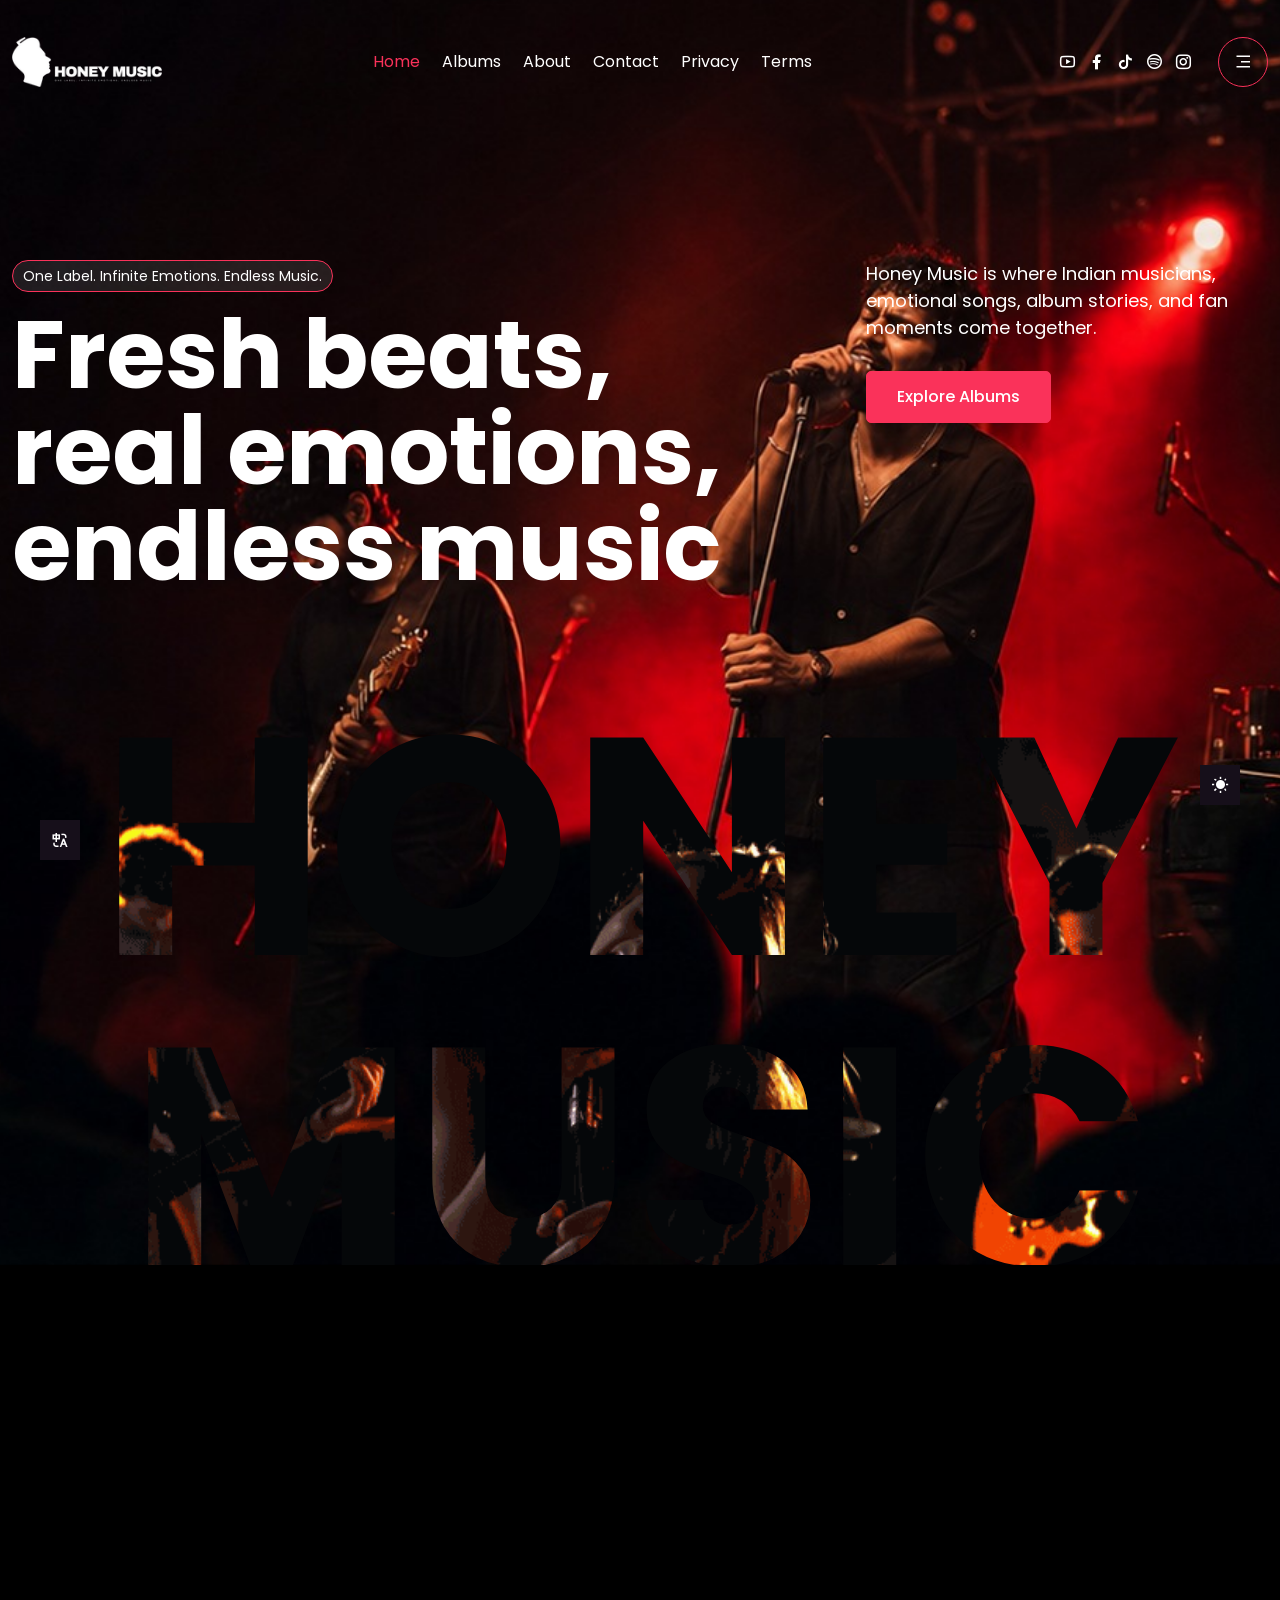
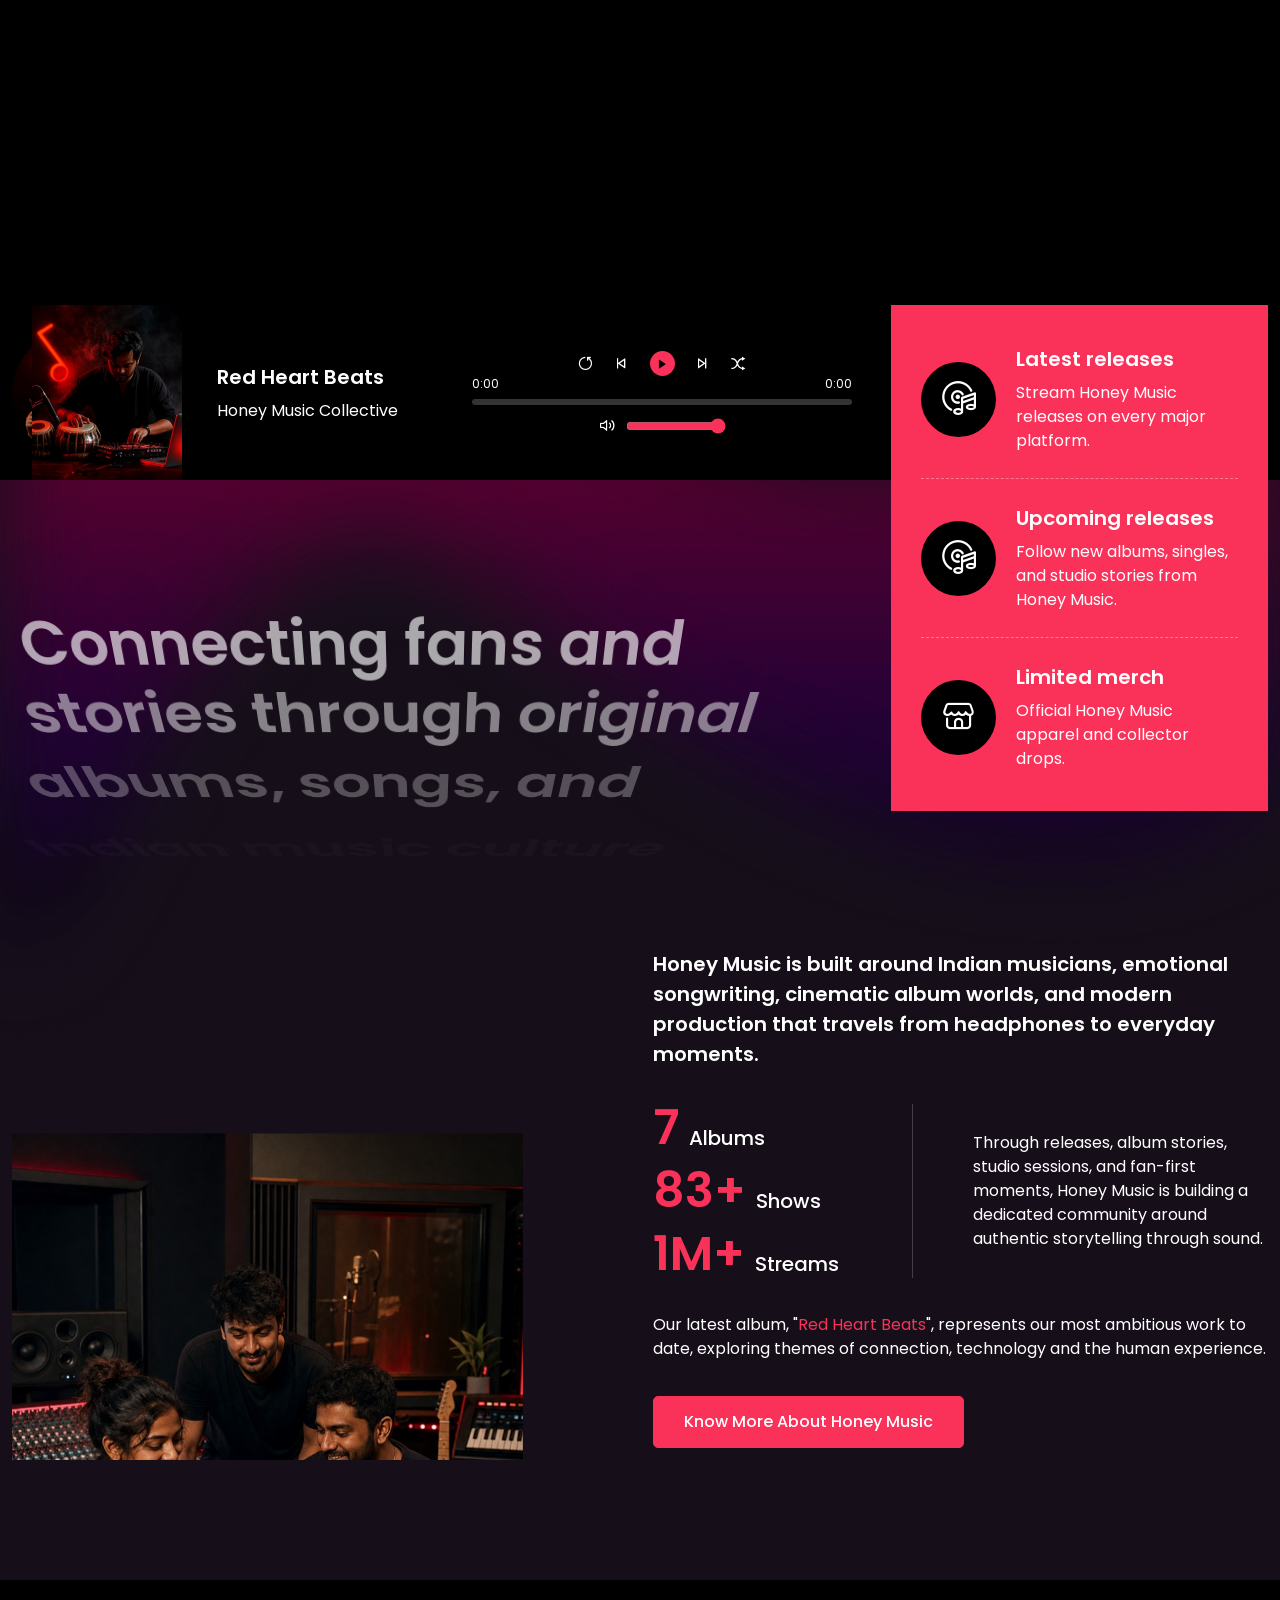
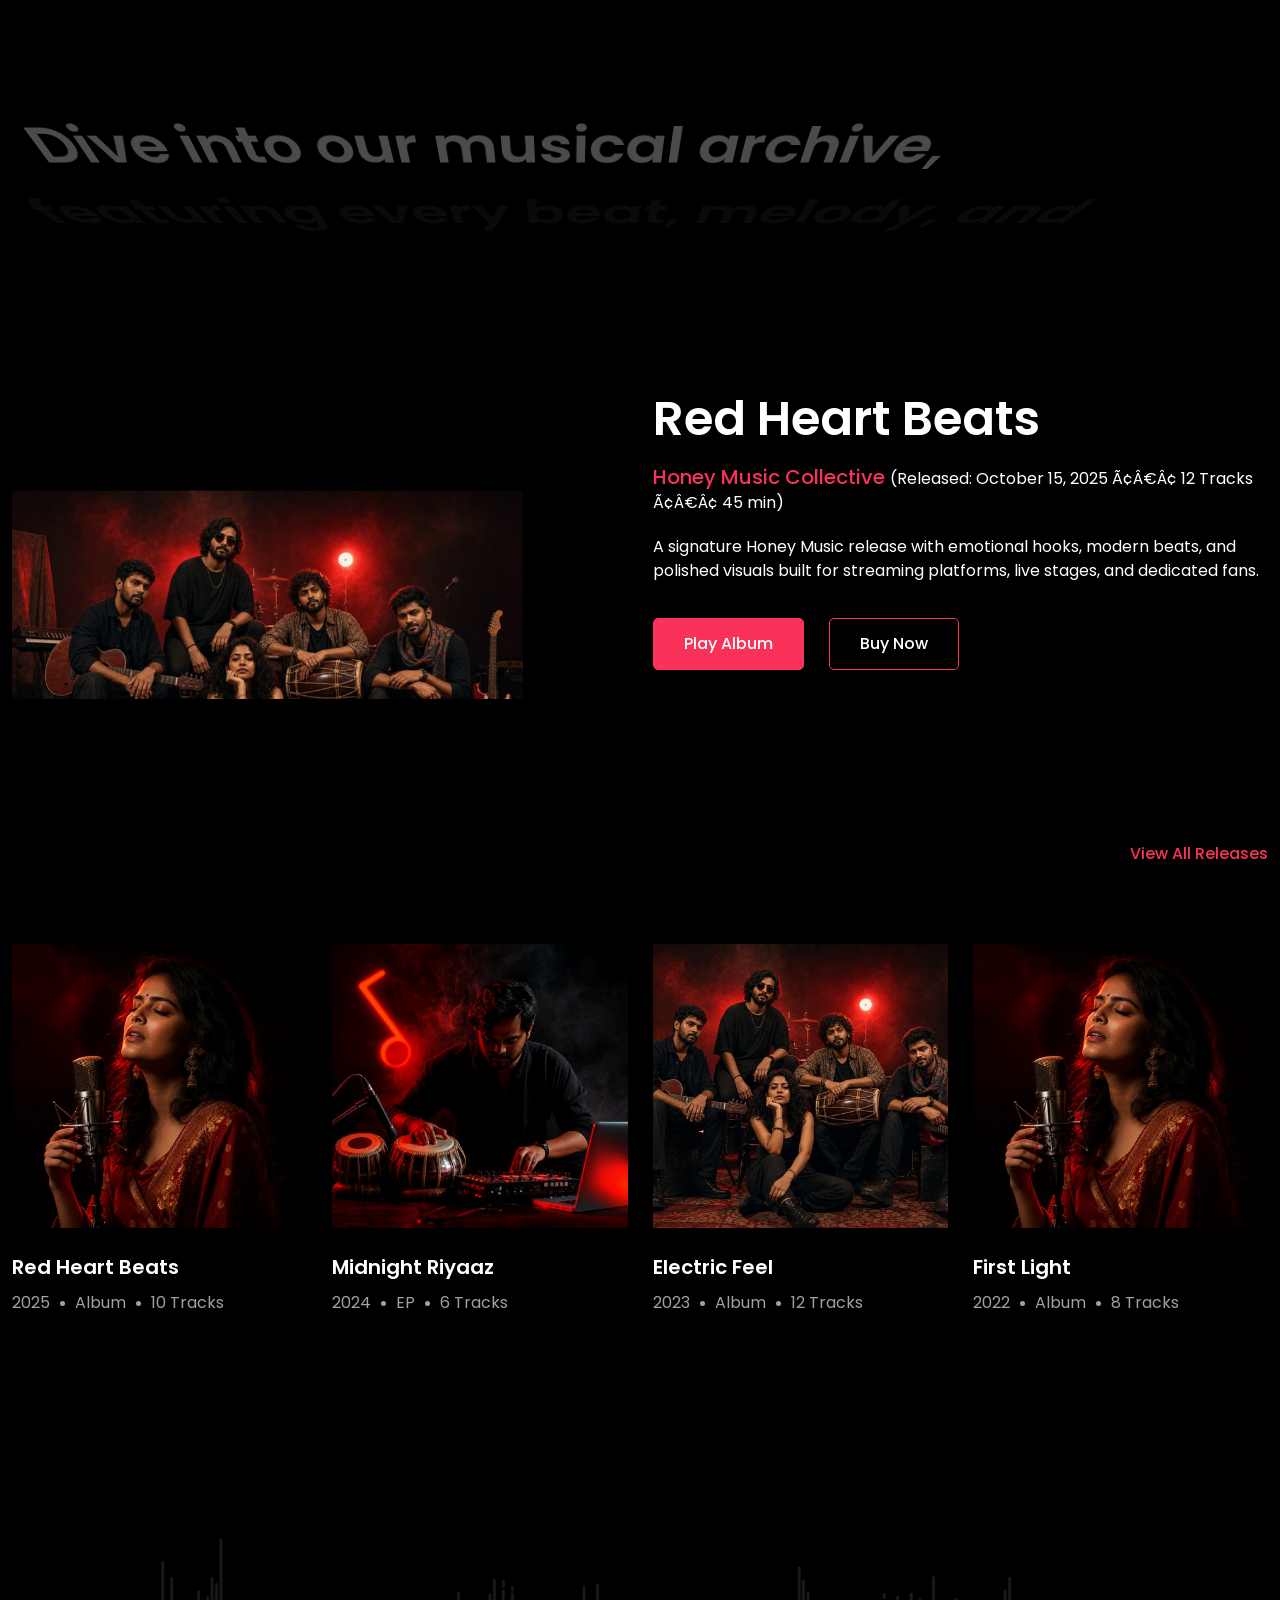
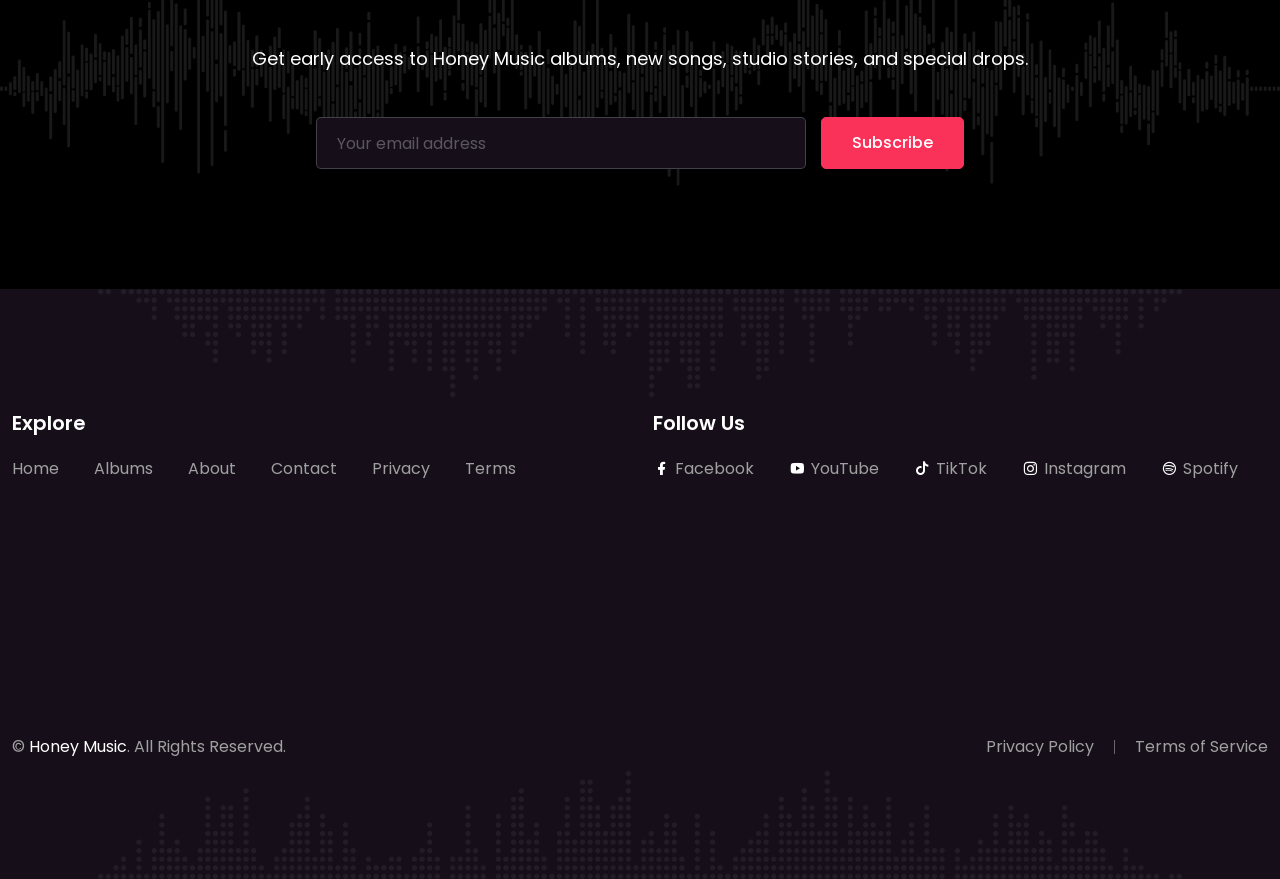
==== commit 403c638a: "Add looping animated logo after hero" ====
--- a/index.html
+++ b/index.html
@@ -226,6 +226,14 @@
 </div>
 </div>
 <!-- End Banner -->
+<!-- Animated Logo Showcase -->
+<section class="honey-animated-logo" aria-label="Honey Music animated logo">
+<video class="honey-animated-logo__video" autoplay loop muted playsinline preload="auto" oncanplay="this.play().catch(function () {})" aria-label="Honey Music logo animation">
+<source src="assets/videos/honey-music-logo.mp4" type="video/mp4"/>
+Your browser does not support the video tag.
+</video>
+</section>
+<!-- End Animated Logo Showcase -->
 <!-- Music -->
 <div class="bg-black text-white py-[60px] md:py-0">
 <div class="container lg:!max-w-full xl:!max-w-[1650px]">
--- a/assets/css/honey-music.css
+++ b/assets/css/honey-music.css
@@ -604,6 +604,31 @@
     scroll-margin-top: 105px;
 }
 
+/* Homepage animated logo showcase */
+.honey-animated-logo {
+    display: flex;
+    align-items: center;
+    justify-content: center;
+    width: 100%;
+    overflow: hidden;
+    background: #000;
+}
+
+.honey-animated-logo__video {
+    display: block;
+    width: 100%;
+    height: auto;
+    max-height: 720px;
+    object-fit: contain;
+    background: #000;
+}
+
+@media (prefers-reduced-motion: reduce) {
+    .honey-animated-logo__video {
+        animation: none;
+    }
+}
+
 @media (max-width: 767px) {
     #lightDarkToggle,
     #ltrRtlToggle,
